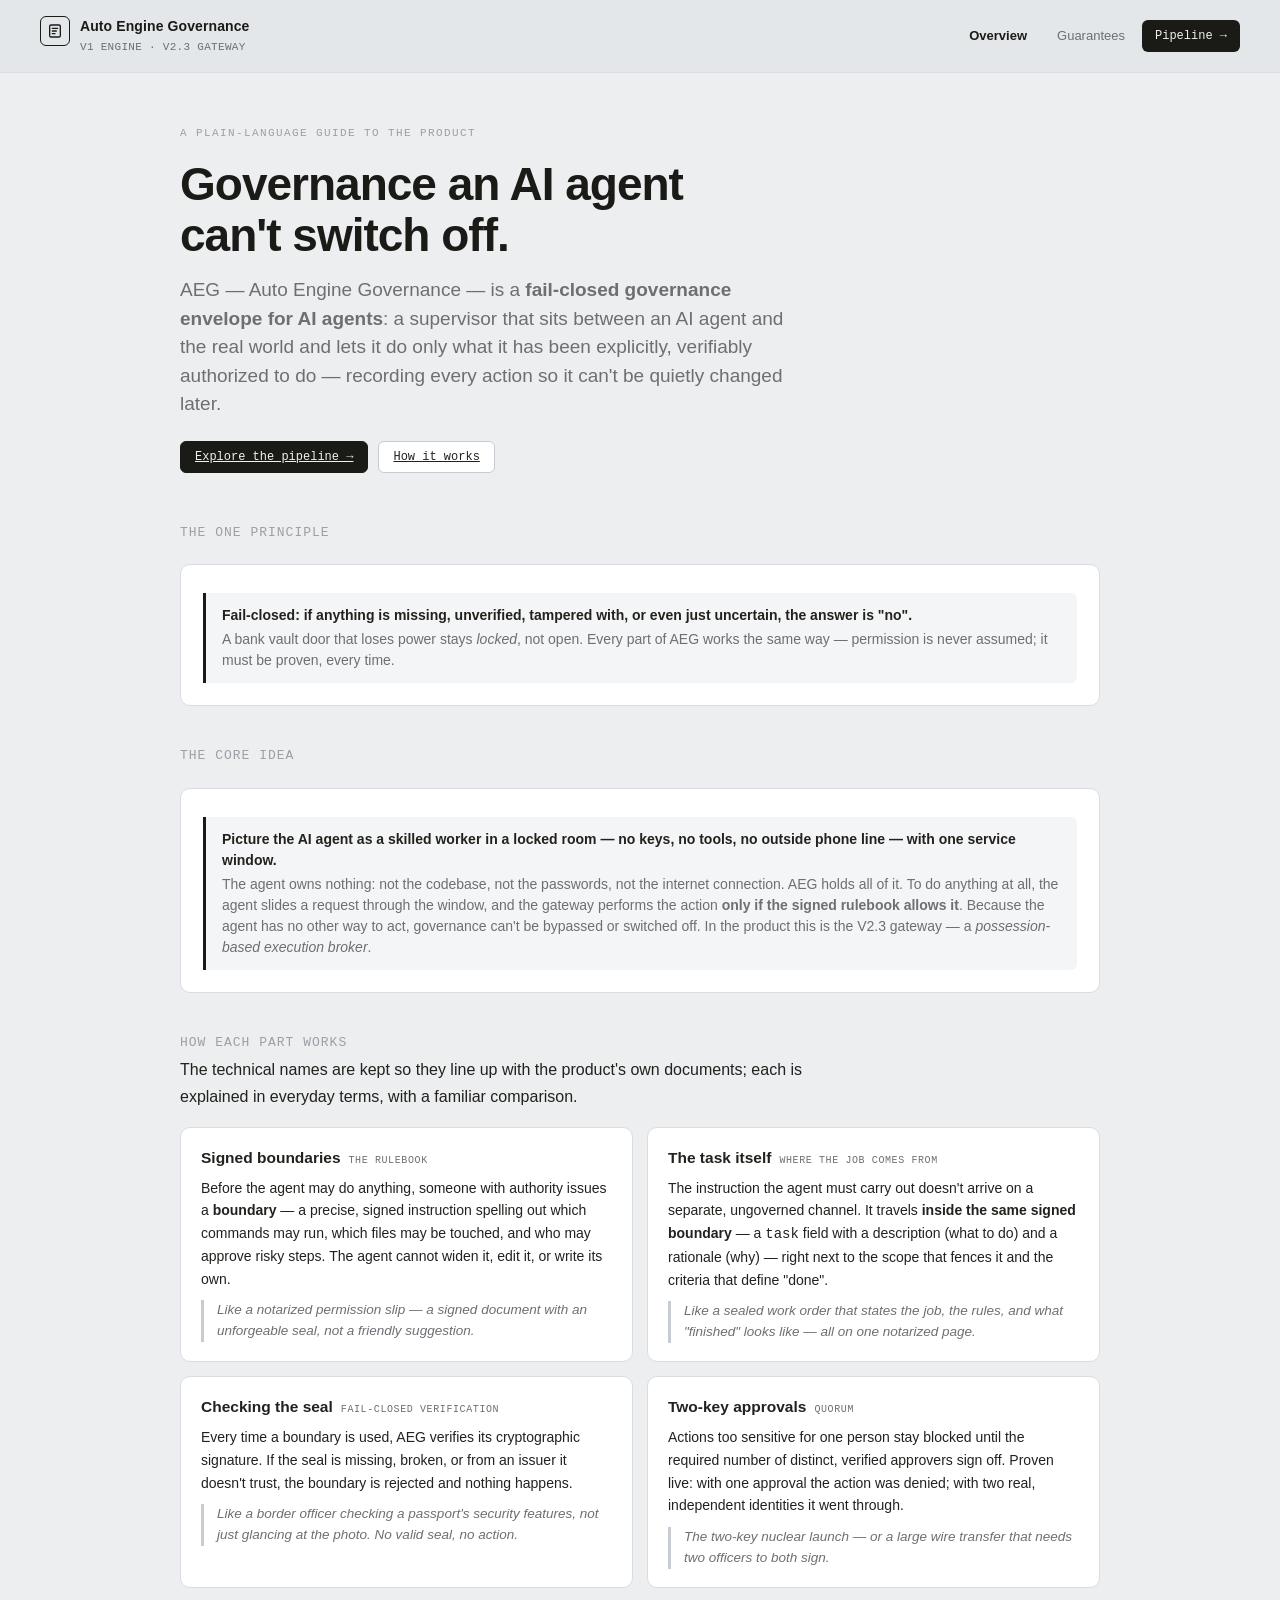
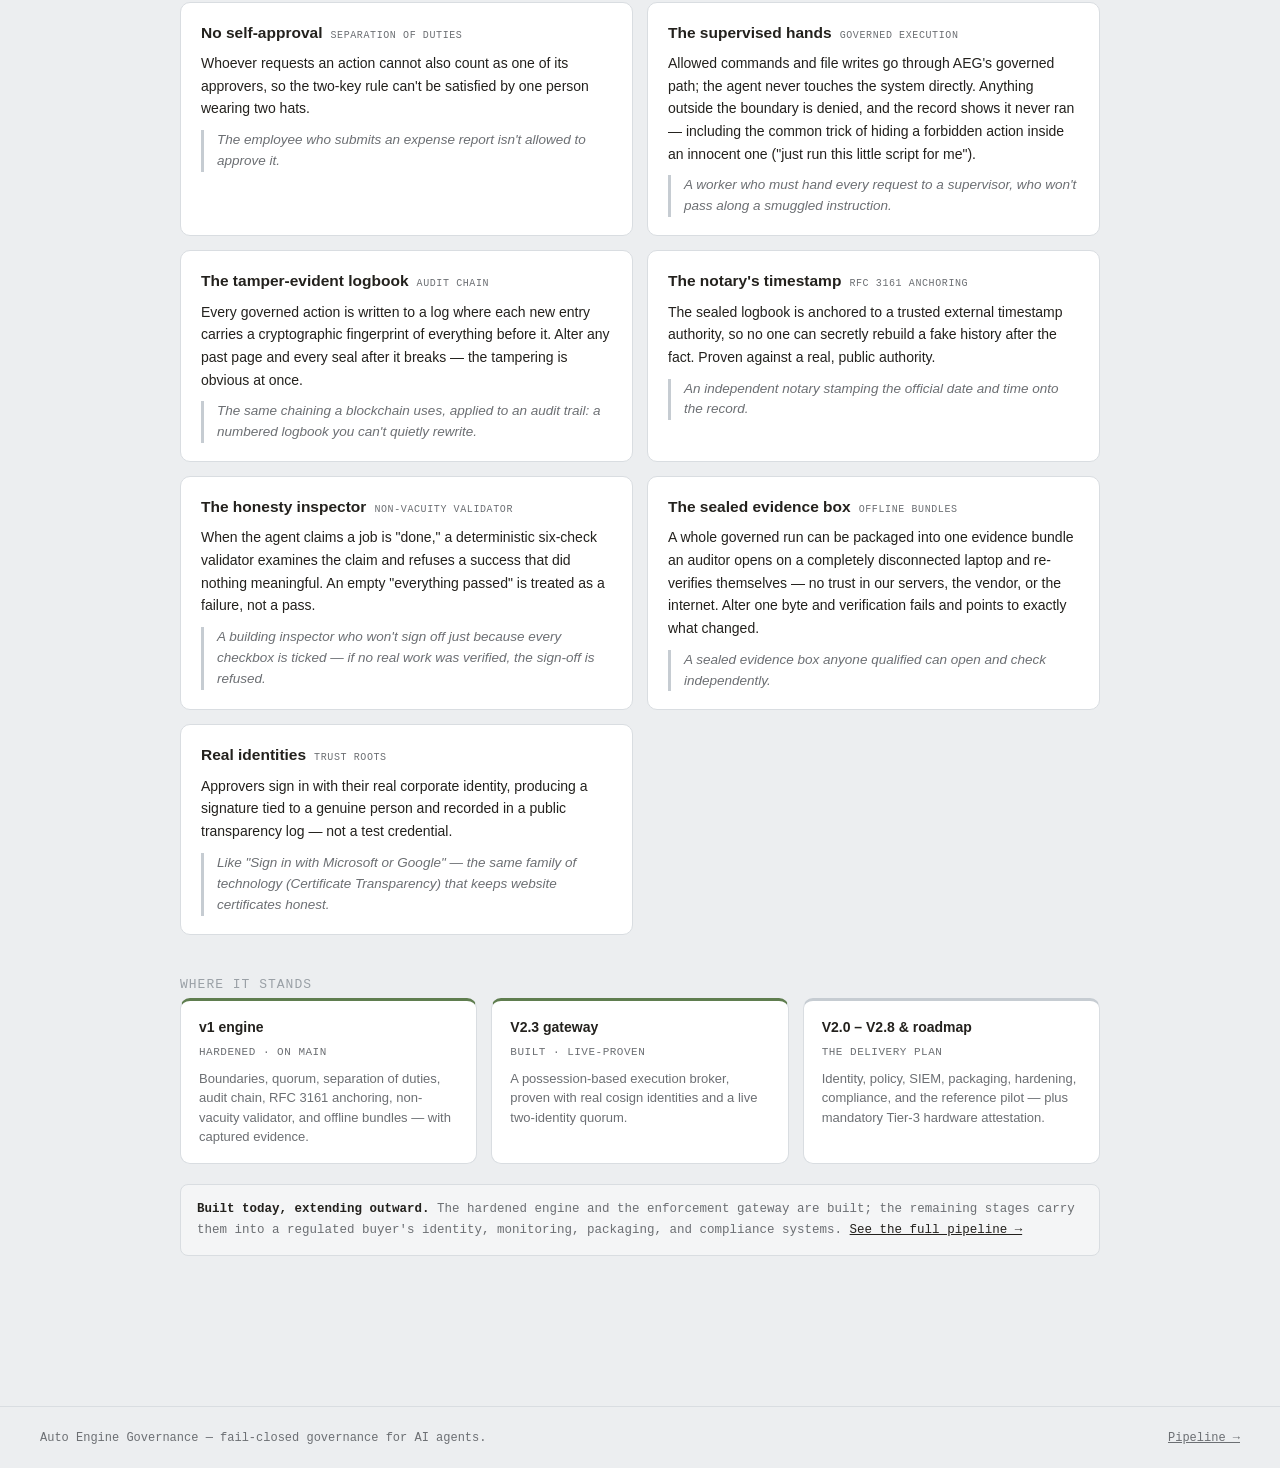
==== index.html @ ab348eb5 "feat: AEG product site — landing + pipeline pages Two-page static site for Auto Engine Governance (v" ====
<!DOCTYPE html>
<html lang="en">
<head>
  <meta charset="utf-8" />
  <meta name="viewport" content="width=device-width, initial-scale=1" />
  <title>Auto Engine Governance</title>
  <link rel="stylesheet" href="styles.css" />
</head>
<body>
  <!-- top bar -->
  <header class="topbar">
    <div class="brand">
      <span class="brand-glyph" style="color:var(--ink)">
        <svg viewBox="0 0 24 24" fill="none" stroke="currentColor" stroke-width="2" stroke-linecap="round">
          <rect x="4" y="3" width="16" height="18" rx="2"></rect>
          <line x1="8" y1="8" x2="16" y2="8"></line>
          <line x1="8" y1="12" x2="14" y2="12"></line>
          <line x1="8" y1="16" x2="12" y2="16"></line>
        </svg>
      </span>
      <div>
        <div class="brand-name">Auto Engine Governance</div>
        <div class="brand-sub">V1 ENGINE · V2.3 GATEWAY</div>
      </div>
    </div>
    <nav class="topnav">
      <a class="active" href="index.html">Overview</a>
      <a href="index.html#guarantees">Guarantees</a>
      <a class="cta" href="pipeline.html">Pipeline &rarr;</a>
    </nav>
  </header>

  <div class="wrap">

    <!-- hero -->
    <section class="hero">
      <div class="eyebrow plain">A plain-language guide to the product</div>
      <h1>Governance an AI agent<br>can't switch off.</h1>
      <p class="tagline">AEG — Auto Engine Governance — is a <b>fail-closed governance envelope for AI agents</b>: a supervisor that sits between an AI agent and the real world and lets it do only what it has been explicitly, verifiably authorized to do — recording every action so it can't be quietly changed later.</p>
      <div class="cta">
        <a class="btn dark" href="pipeline.html">Explore the pipeline &rarr;</a>
        <a class="btn" href="#guarantees">How it works</a>
      </div>
    </section>

    <!-- the one principle -->
    <div class="block-title">The one principle</div>
    <div class="card">
      <div class="callout">
        <div class="lead">Fail-closed: if anything is missing, unverified, tampered with, or even just uncertain, the answer is "no".</div>
        <div class="body">A bank vault door that loses power stays <em>locked</em>, not open. Every part of AEG works the same way — permission is never assumed; it must be proven, every time.</div>
      </div>
    </div>

    <!-- the core idea -->
    <div class="block-title">The core idea</div>
    <div class="card">
      <div class="callout">
        <div class="lead">Picture the AI agent as a skilled worker in a locked room — no keys, no tools, no outside phone line — with one service window.</div>
        <div class="body">The agent owns nothing: not the codebase, not the passwords, not the internet connection. AEG holds all of it. To do anything at all, the agent slides a request through the window, and the gateway performs the action <b>only if the signed rulebook allows it</b>. Because the agent has no other way to act, governance can't be bypassed or switched off. In the product this is the V2.3 gateway — a <em>possession-based execution broker</em>.</div>
      </div>
    </div>

    <!-- how each part works -->
    <div class="block-title" id="guarantees">How each part works</div>
    <p class="intro-lead">The technical names are kept so they line up with the product's own documents; each is explained in everyday terms, with a familiar comparison.</p>
    <div class="explain" style="margin-top:16px">

      <div class="explain-item">
        <h3>Signed boundaries <span class="ex-tag">the rulebook</span></h3>
        <p>Before the agent may do anything, someone with authority issues a <b>boundary</b> — a precise, signed instruction spelling out which commands may run, which files may be touched, and who may approve risky steps. The agent cannot widen it, edit it, or write its own.</p>
        <span class="analogy">Like a notarized permission slip — a signed document with an unforgeable seal, not a friendly suggestion.</span>
      </div>

      <div class="explain-item">
        <h3>The task itself <span class="ex-tag">where the job comes from</span></h3>
        <p>The instruction the agent must carry out doesn't arrive on a separate, ungoverned channel. It travels <b>inside the same signed boundary</b> — a <code>task</code> field with a description (what to do) and a rationale (why) — right next to the scope that fences it and the criteria that define "done".</p>
        <span class="analogy">Like a sealed work order that states the job, the rules, and what "finished" looks like — all on one notarized page.</span>
      </div>

      <div class="explain-item">
        <h3>Checking the seal <span class="ex-tag">fail-closed verification</span></h3>
        <p>Every time a boundary is used, AEG verifies its cryptographic signature. If the seal is missing, broken, or from an issuer it doesn't trust, the boundary is rejected and nothing happens.</p>
        <span class="analogy">Like a border officer checking a passport's security features, not just glancing at the photo. No valid seal, no action.</span>
      </div>

      <div class="explain-item">
        <h3>Two-key approvals <span class="ex-tag">quorum</span></h3>
        <p>Actions too sensitive for one person stay blocked until the required number of distinct, verified approvers sign off. Proven live: with one approval the action was denied; with two real, independent identities it went through.</p>
        <span class="analogy">The two-key nuclear launch — or a large wire transfer that needs two officers to both sign.</span>
      </div>

      <div class="explain-item">
        <h3>No self-approval <span class="ex-tag">separation of duties</span></h3>
        <p>Whoever requests an action cannot also count as one of its approvers, so the two-key rule can't be satisfied by one person wearing two hats.</p>
        <span class="analogy">The employee who submits an expense report isn't allowed to approve it.</span>
      </div>

      <div class="explain-item">
        <h3>The supervised hands <span class="ex-tag">governed execution</span></h3>
        <p>Allowed commands and file writes go through AEG's governed path; the agent never touches the system directly. Anything outside the boundary is denied, and the record shows it never ran — including the common trick of hiding a forbidden action inside an innocent one ("just run this little script for me").</p>
        <span class="analogy">A worker who must hand every request to a supervisor, who won't pass along a smuggled instruction.</span>
      </div>

      <div class="explain-item">
        <h3>The tamper-evident logbook <span class="ex-tag">audit chain</span></h3>
        <p>Every governed action is written to a log where each new entry carries a cryptographic fingerprint of everything before it. Alter any past page and every seal after it breaks — the tampering is obvious at once.</p>
        <span class="analogy">The same chaining a blockchain uses, applied to an audit trail: a numbered logbook you can't quietly rewrite.</span>
      </div>

      <div class="explain-item">
        <h3>The notary's timestamp <span class="ex-tag">RFC 3161 anchoring</span></h3>
        <p>The sealed logbook is anchored to a trusted external timestamp authority, so no one can secretly rebuild a fake history after the fact. Proven against a real, public authority.</p>
        <span class="analogy">An independent notary stamping the official date and time onto the record.</span>
      </div>

      <div class="explain-item">
        <h3>The honesty inspector <span class="ex-tag">non-vacuity validator</span></h3>
        <p>When the agent claims a job is "done," a deterministic six-check validator examines the claim and refuses a success that did nothing meaningful. An empty "everything passed" is treated as a failure, not a pass.</p>
        <span class="analogy">A building inspector who won't sign off just because every checkbox is ticked — if no real work was verified, the sign-off is refused.</span>
      </div>

      <div class="explain-item">
        <h3>The sealed evidence box <span class="ex-tag">offline bundles</span></h3>
        <p>A whole governed run can be packaged into one evidence bundle an auditor opens on a completely disconnected laptop and re-verifies themselves — no trust in our servers, the vendor, or the internet. Alter one byte and verification fails and points to exactly what changed.</p>
        <span class="analogy">A sealed evidence box anyone qualified can open and check independently.</span>
      </div>

      <div class="explain-item">
        <h3>Real identities <span class="ex-tag">trust roots</span></h3>
        <p>Approvers sign in with their real corporate identity, producing a signature tied to a genuine person and recorded in a public transparency log — not a test credential.</p>
        <span class="analogy">Like "Sign in with Microsoft or Google" — the same family of technology (Certificate Transparency) that keeps website certificates honest.</span>
      </div>

    </div>

    <!-- where it stands -->
    <div class="block-title">Where it stands</div>
    <div class="status-strip">
      <div class="status-card ok"><div class="st-h">v1 engine</div><div class="st-s">hardened · on main</div><div class="st-p">Boundaries, quorum, separation of duties, audit chain, RFC 3161 anchoring, non-vacuity validator, and offline bundles — with captured evidence.</div></div>
      <div class="status-card ok"><div class="st-h">V2.3 gateway</div><div class="st-s">built · live-proven</div><div class="st-p">A possession-based execution broker, proven with real cosign identities and a live two-identity quorum.</div></div>
      <div class="status-card"><div class="st-h">V2.0 – V2.8 &amp; roadmap</div><div class="st-s">the delivery plan</div><div class="st-p">Identity, policy, SIEM, packaging, hardening, compliance, and the reference pilot — plus mandatory Tier-3 hardware attestation.</div></div>
    </div>

    <div class="note" style="margin-top:20px"><b>Built today, extending outward.</b> The hardened engine and the enforcement gateway are built; the remaining stages carry them into a regulated buyer's identity, monitoring, packaging, and compliance systems. <a href="pipeline.html" style="color:var(--text)">See the full pipeline &rarr;</a></div>

  </div>

  <footer class="site-foot">
    <span>Auto Engine Governance — fail-closed governance for AI agents.</span>
    <span><a href="pipeline.html" style="color:var(--muted)">Pipeline &rarr;</a></span>
  </footer>
</body>
</html>
---- styles.css ----
/* AEG web — shared design system.
   Replicates the "Auto Engine Governance" visual-documentation layout.
   Background is light grey (per request); all other colours kept from the example.
   Self-contained: system fonts only, no external requests. */

:root {
  /* backgrounds — light grey (was cream in the example) */
  --bg: #eceef0;
  --bg-sidebar: #e4e7ea;
  --surface: #ffffff;
  --surface-2: #f4f5f6;

  /* ink / dark boxes / active nav */
  --ink: #1a1a17;
  --on-ink: #f2f1ec;

  /* text */
  --text: #23211d;
  --muted: #6c6f73;
  --faint: #9aa0a6;

  /* lines */
  --border: #d9dde1;
  --border-strong: #c6ccd2;

  /* accents (kept from the example) */
  --green: #5f7d4f;
  --green-bg: #e6ecdf;
  --green-ink: #405636;
  --red: #a5493d;
  --red-bg: #f2e1dd;
  --red-ink: #8a3a30;
  --amber: #9a7b3a;
  --amber-bg: #f0e8d3;
  --amber-ink: #7c6330;
  --blue: #4a6785;
  --blue-bg: #dfe6ec;
  --teal: #45766e;

  /* terminal panel */
  --term-bg: #1a1a17;
  --term-ink: #d8d4c8;
  --term-dim: #8f8b7f;
  --term-green: #82ad6b;

  --mono: ui-monospace, "Cascadia Code", "SF Mono", "Consolas", Menlo, monospace;
  --sans: -apple-system, BlinkMacSystemFont, "Segoe UI", Roboto, Helvetica, Arial, sans-serif;

  --rail-w: 264px;
  --topbar-h: 74px;
}

* { margin: 0; padding: 0; box-sizing: border-box; }

html, body {
  background: var(--bg);
  color: var(--text);
  font-family: var(--sans);
  font-size: 14px;
  line-height: 1.5;
  -webkit-font-smoothing: antialiased;
}

code, .mono { font-family: var(--mono); }
a { color: inherit; }

/* ---------------- layout shell ---------------- */
.shell { display: flex; min-height: 100vh; }

.rail {
  width: var(--rail-w);
  flex: 0 0 var(--rail-w);
  background: var(--bg-sidebar);
  border-right: 1px solid var(--border);
  padding: 22px 18px;
  position: sticky;
  top: var(--topbar-h);
  align-self: flex-start;
  height: calc(100vh - var(--topbar-h));
  overflow-y: auto;
}

.main {
  flex: 1 1 auto;
  min-width: 0;
  padding: 40px 48px 80px;
  max-width: 1120px;
}

/* ---------------- brand ---------------- */
.brand { display: flex; gap: 10px; align-items: flex-start; margin-bottom: 26px; }
.brand-glyph {
  width: 30px; height: 30px; flex: 0 0 30px;
  border: 1.5px solid var(--ink); border-radius: 6px;
  display: flex; align-items: center; justify-content: center;
}
.brand-glyph svg { width: 16px; height: 16px; }
.brand-name { font-weight: 700; font-size: 14px; letter-spacing: 0.1px; color: var(--ink); }
.brand-sub { font-family: var(--mono); font-size: 11px; color: var(--muted); margin-top: 2px; letter-spacing: 0.3px; }

/* ---------------- nav ---------------- */
.rail-label {
  font-family: var(--mono); font-size: 10.5px; letter-spacing: 1.2px;
  text-transform: uppercase; color: var(--faint); margin: 4px 6px 10px;
}
.nav { list-style: none; }
.nav li { margin: 1px 0; }
.nav a {
  display: flex; align-items: center; gap: 12px;
  padding: 7px 10px; border-radius: 6px;
  text-decoration: none; color: var(--text);
  transition: background 0.12s;
}
.nav a:hover { background: rgba(0,0,0,0.04); }
.nav a.active { background: var(--ink); color: var(--on-ink); }
.nav .n { font-family: var(--mono); font-size: 12px; color: var(--faint); }
.nav a.active .n { color: rgba(242,241,236,0.55); }
.nav .t { font-size: 13.5px; }

.rail-divider { border: none; border-top: 1px dashed var(--border-strong); margin: 18px 6px; }
.rail-hint { font-family: var(--mono); font-size: 11.5px; color: var(--muted); margin: 0 6px 14px; }
.key {
  display: inline-block; font-family: var(--mono); font-size: 11px;
  border: 1px solid var(--border-strong); border-radius: 4px;
  padding: 0 5px; margin: 0 1px; background: var(--surface);
}
.rail-foot { font-family: var(--mono); font-size: 11px; line-height: 1.6; color: var(--muted); margin: 0 6px; }

/* ---------------- section header ---------------- */
.eyebrow {
  display: flex; align-items: center; gap: 14px;
  font-family: var(--mono); font-size: 11px; letter-spacing: 1.4px;
  text-transform: uppercase; color: var(--faint); margin-bottom: 18px;
}
.eyebrow::after { content: ""; flex: 1; height: 1px; background: var(--border); }
.section-title { font-size: 34px; font-weight: 700; letter-spacing: -0.5px; color: var(--ink); line-height: 1.1; }
.section-sub { font-size: 16px; color: var(--muted); margin-top: 10px; max-width: 760px; }

.section { display: none; }
.section.active { display: block; animation: fade 0.18s ease; }
@keyframes fade { from { opacity: 0; transform: translateY(4px); } to { opacity: 1; transform: none; } }

/* ---------------- content card ---------------- */
.card {
  background: var(--surface); border: 1px solid var(--border); border-radius: 10px;
  padding: 22px; margin-top: 22px;
}
.card-head { display: flex; align-items: center; justify-content: space-between; gap: 12px; margin-bottom: 18px; flex-wrap: wrap; }
.card-head .path { font-family: var(--mono); font-size: 12px; color: var(--muted); }

/* footer note box */
.note {
  margin-top: 26px; background: var(--surface-2); border: 1px solid var(--border);
  border-radius: 8px; padding: 14px 16px;
  font-family: var(--mono); font-size: 12.5px; line-height: 1.7; color: var(--muted);
}
.note b { color: var(--text); }

/* callout with accent left border */
.callout {
  border-left: 3px solid var(--ink); background: var(--surface-2);
  padding: 12px 16px; border-radius: 0 6px 6px 0; margin-top: 6px;
}
.callout .lead { font-weight: 700; color: var(--text); }
.callout .body { color: var(--muted); margin-top: 3px; }

/* ---------------- pills / tags / buttons ---------------- */
.pill {
  display: inline-flex; align-items: center; gap: 6px;
  font-family: var(--mono); font-size: 11px; letter-spacing: 0.3px;
  padding: 3px 10px; border-radius: 20px; border: 1px solid var(--border-strong);
  color: var(--muted); background: var(--surface);
}
.pill.accent { color: var(--blue); border-color: var(--blue); background: var(--blue-bg); }
.pill.amber { color: var(--amber-ink); border-color: var(--amber); background: var(--amber-bg); }
.tag {
  display: inline-block; font-family: var(--mono); font-size: 11px;
  padding: 3px 9px; border-radius: 4px; border: 1px solid var(--teal);
  color: var(--teal); background: transparent;
}
.btn {
  font-family: var(--mono); font-size: 12px; cursor: pointer;
  padding: 6px 14px; border-radius: 6px; border: 1px solid var(--border-strong);
  background: var(--surface); color: var(--text);
}
.btn:hover { border-color: var(--ink); }
.btn.dark { background: var(--ink); color: var(--on-ink); border-color: var(--ink); }
.btn-row { display: flex; gap: 8px; }

/* ---------------- flow diagram (Visual 01) ---------------- */
.flow-tags { display: flex; gap: 8px; }
.flow-grid {
  display: grid; grid-template-columns: repeat(3, 1fr); gap: 16px 40px;
  margin-top: 8px; position: relative;
}
.node {
  background: var(--surface); border: 1px solid var(--border-strong); border-radius: 8px;
  padding: 16px; text-align: center; transition: all 0.18s;
}
.node .nt { font-weight: 700; color: var(--text); }
.node .nd { font-family: var(--mono); font-size: 11.5px; color: var(--muted); margin-top: 6px; line-height: 1.55; }
.node.dark { background: var(--ink); border-color: var(--ink); }
.node.dark .nt { color: var(--on-ink); }
.node.dark .nd { color: rgba(242,241,236,0.7); }
.node.lit { border-color: var(--ink); box-shadow: 0 0 0 2px rgba(26,26,23,0.15); }
.node .bullet { color: var(--green); }
.flow-arrows { color: var(--faint); }
.arrow-row { display: grid; grid-template-columns: repeat(3, 1fr); gap: 40px; margin: 2px 0; }
.arrow { text-align: center; font-size: 15px; color: var(--faint); }
.flow-row { display: grid; grid-template-columns: 1fr 26px 1fr 26px 1fr; align-items: center; gap: 6px; margin-bottom: 4px; }
.flow-row .arrow { font-size: 16px; }
.flow-mid { display: grid; grid-template-columns: 1fr 1fr 1fr; margin: 2px 0; }
.flow-mid .arrow { grid-column: 3; font-size: 16px; }
@media (max-width: 760px) {
  .flow-row { grid-template-columns: 1fr; }
  .flow-row .arrow { transform: rotate(90deg); }
  .flow-mid { display: none; }
  .flow-grid { grid-template-columns: 1fr; }
}

/* ---------------- node map (Visual 02) ---------------- */
.map-wrap { display: grid; grid-template-columns: 1fr 300px; gap: 18px; }
@media (max-width: 900px) { .map-wrap { grid-template-columns: 1fr; } }
.map { display: grid; grid-template-columns: repeat(3, 1fr); gap: 12px; }
.mapnode {
  border: 1px solid var(--border-strong); border-radius: 8px; padding: 12px 14px;
  background: var(--surface); cursor: pointer; transition: all 0.15s;
}
.mapnode:hover { border-color: var(--ink); }
.mapnode.head { grid-column: 1 / -1; }
.mapnode.sel { background: var(--ink); border-color: var(--ink); }
.mapnode.sel .mn-t, .mapnode.sel .mn-i { color: var(--on-ink); }
.mapnode.dim { opacity: 0.5; }
.mn-t { font-weight: 700; font-size: 13px; }
.mn-i { font-family: var(--mono); font-size: 11.5px; color: var(--muted); margin-top: 5px; line-height: 1.6; }
.mapnode.sel .mn-i { color: rgba(242,241,236,0.72); }
.selpanel { border: 1px solid var(--border); border-radius: 10px; padding: 16px; background: var(--surface); }
.sel-label { font-family: var(--mono); font-size: 10.5px; letter-spacing: 1px; text-transform: uppercase; color: var(--faint); }
.sel-name { font-size: 18px; font-weight: 700; margin: 4px 0 12px; }
.sel-list { list-style: none; font-family: var(--mono); font-size: 12px; }
.sel-list li { padding: 3px 0; color: var(--text); }
.sel-list li::before { content: "· "; color: var(--faint); }
.sel-foot { font-size: 12.5px; color: var(--muted); margin-top: 12px; padding-top: 12px; border-top: 1px solid var(--border); }

/* ---------------- stat tiles (Visual 06) ---------------- */
.stats { display: grid; grid-template-columns: repeat(4, 1fr); gap: 12px; }
@media (max-width: 700px) { .stats { grid-template-columns: repeat(2, 1fr); } }
.stat { border: 1px solid var(--border); border-radius: 8px; padding: 14px 16px; background: var(--surface-2); }
.stat .num { font-size: 30px; font-weight: 700; line-height: 1; }
.stat .lbl { font-family: var(--mono); font-size: 10.5px; letter-spacing: 0.6px; text-transform: uppercase; color: var(--muted); margin-top: 8px; }
.stat.green { background: var(--green-bg); } .stat.green .num { color: var(--green-ink); }
.stat.red { background: var(--red-bg); } .stat.red .num { color: var(--red-ink); }
.stat.amber { background: var(--amber-bg); } .stat.amber .num { color: var(--amber-ink); }

.crit { display: flex; align-items: center; gap: 12px; padding: 9px 0; border-bottom: 1px solid var(--border); }
.crit .dot { width: 8px; height: 8px; border-radius: 50%; flex: 0 0 8px; }
.crit .id { font-family: var(--mono); font-size: 11.5px; color: var(--muted); width: 42px; }
.crit .desc { flex: 1; font-size: 13px; }
.crit .ref { font-family: var(--mono); font-size: 11px; color: var(--muted); text-align: right; }
.dot.ok { background: var(--green); } .dot.part { background: var(--amber); } .dot.miss { background: var(--red); }
.covbar { display: flex; height: 8px; border-radius: 4px; overflow: hidden; margin: 12px 0 4px; }
.covbar .seg-ok { background: var(--green); } .covbar .seg-part { background: var(--amber); } .covbar .seg-miss { background: var(--red); }
.covlabels { display: flex; justify-content: space-between; font-family: var(--mono); font-size: 11px; color: var(--muted); }

.finding { display: flex; gap: 12px; align-items: flex-start; padding: 8px 0; }
.badge {
  font-family: var(--mono); font-size: 10px; letter-spacing: 0.5px; padding: 3px 8px;
  border-radius: 4px; flex: 0 0 auto;
}
.badge.note { background: var(--blue-bg); color: var(--blue); }
.badge.warn { background: var(--amber-bg); color: var(--amber-ink); }
.badge.fail { background: var(--red-bg); color: var(--red-ink); }
.finding .ftext { font-size: 13px; }
.sub-h { font-weight: 700; font-size: 13px; margin: 18px 0 4px; }
.sub-h span { font-family: var(--mono); font-weight: 400; font-size: 11.5px; color: var(--muted); margin-left: 8px; }

/* ---------------- provider cards + terminal (Visual 07) ---------------- */
.tri { display: grid; grid-template-columns: repeat(3, 1fr); gap: 14px; }
@media (max-width: 800px) { .tri { grid-template-columns: 1fr; } }
.tricard { border: 1px solid var(--border); border-radius: 8px; padding: 14px 16px; background: var(--surface-2); }
.dots3 { display: flex; gap: 4px; margin-bottom: 8px; }
.dots3 i { width: 6px; height: 6px; border-radius: 50%; background: var(--border-strong); display: inline-block; }
.dots3 i.on { background: var(--ink); }
.tricard .tt { font-weight: 700; }
.tricard .td { font-family: var(--mono); font-size: 11.5px; color: var(--muted); margin-top: 6px; line-height: 1.6; }

.prov-wrap { display: grid; grid-template-columns: 330px 1fr; gap: 16px; margin-top: 16px; }
@media (max-width: 900px) { .prov-wrap { grid-template-columns: 1fr; } }
.prov { border: 1px solid var(--border); border-radius: 8px; background: var(--surface); overflow: hidden; }
.prov-h { font-family: var(--mono); font-size: 10.5px; letter-spacing: 1px; text-transform: uppercase; color: var(--faint); padding: 12px 14px 6px; }
.opt { display: flex; align-items: center; gap: 10px; margin: 8px 12px; padding: 10px 12px; border: 1px solid var(--border); border-radius: 7px; cursor: pointer; }
.opt.sel { border-color: var(--ink); box-shadow: 0 0 0 1px var(--ink); }
.opt .rdot { width: 9px; height: 9px; border-radius: 50%; border: 1px solid var(--border-strong); flex: 0 0 9px; }
.opt.sel .rdot { background: var(--green); border-color: var(--green); }
.opt .ol { font-family: var(--mono); font-size: 11px; color: var(--muted); }
.opt .ob { font-weight: 700; font-size: 12.5px; }
.prov-foot { font-family: var(--mono); font-size: 11.5px; color: var(--muted); padding: 8px 14px 14px; }
.prov-foot b { color: var(--text); }

.term { background: var(--term-bg); border-radius: 8px; padding: 14px 16px; font-family: var(--mono); font-size: 12px; color: var(--term-ink); }
.term-head { display: flex; align-items: center; justify-content: space-between; margin-bottom: 12px; color: var(--term-dim); }
.term table { width: 100%; border-collapse: collapse; }
.term th { text-align: left; color: var(--term-dim); font-weight: 400; font-size: 10.5px; letter-spacing: 0.6px; padding-bottom: 8px; }
.term td { padding: 5px 0; }
.term .ok { color: var(--term-green); }
.term .rej { color: #d98b7f; }
.term .intact { color: var(--term-green); margin-top: 12px; }
.term .broken { color: #d98b7f; margin-top: 12px; }
.term-btn { font-family: var(--mono); font-size: 11px; cursor: pointer; padding: 4px 10px; border-radius: 5px; border: 1px solid var(--border-strong); background: var(--surface); color: var(--text); }
.detect { display: flex; gap: 8px; flex-wrap: wrap; margin: 12px 0 6px; }
.limit-line { border-left: 3px solid var(--amber); padding: 4px 12px; color: var(--muted); font-size: 12.5px; }

/* two-column "does not provide" grid */
.grid2 { display: grid; grid-template-columns: 1fr 1fr; gap: 14px 40px; }
@media (max-width: 800px) { .grid2 { grid-template-columns: 1fr; } }
.limititem { border-left: 3px solid var(--amber); padding: 2px 14px; }
.limititem .lh { font-weight: 700; }
.limititem .lb { color: var(--muted); font-size: 13px; margin-top: 2px; }

/* ---------------- stage pipeline (Visual 08) ---------------- */
.stage-flow { display: grid; grid-template-columns: repeat(3, 1fr); gap: 12px; }
@media (max-width: 800px) { .stage-flow { grid-template-columns: 1fr 1fr; } }
@media (max-width: 520px) { .stage-flow { grid-template-columns: 1fr; } }
.stage {
  border: 1px solid var(--border-strong); border-radius: 8px; padding: 13px 14px;
  background: var(--surface); border-left-width: 3px;
}
.stage .sid { font-family: var(--mono); font-size: 12px; font-weight: 700; }
.stage .snm { font-size: 13px; margin-top: 3px; }
.stage .sst { font-family: var(--mono); font-size: 10.5px; letter-spacing: 0.4px; text-transform: uppercase; margin-top: 8px; }
.stage.done { border-left-color: var(--green); } .stage.done .sst { color: var(--green); }
.stage.built { border-left-color: var(--green); background: var(--green-bg); } .stage.built .sst { color: var(--green-ink); }
.stage.planned { border-left-color: var(--border-strong); } .stage.planned .sst { color: var(--faint); }
.stage.critical { border-left-color: var(--red); background: var(--red-bg); } .stage.critical .sst { color: var(--red-ink); }
.legend { display: flex; gap: 16px; flex-wrap: wrap; font-family: var(--mono); font-size: 11.5px; color: var(--muted); margin-top: 16px; }
.legend span { display: inline-flex; align-items: center; gap: 6px; }
.legend i { width: 10px; height: 10px; border-radius: 2px; display: inline-block; }

/* roadmap grid (Visual 09) */
.road { display: grid; grid-template-columns: repeat(2, 1fr); gap: 10px; }
@media (max-width: 800px) { .road { grid-template-columns: 1fr; } }
.ritem { border: 1px solid var(--border); border-radius: 7px; padding: 11px 13px; background: var(--surface); display: flex; gap: 10px; align-items: baseline; }
.ritem .rid { font-family: var(--mono); font-size: 11.5px; font-weight: 700; color: var(--muted); flex: 0 0 auto; }
.ritem .rtx { font-size: 13px; }
.ritem.mand { border-color: var(--amber); }
.mand-pill { font-family: var(--mono); font-size: 9.5px; letter-spacing: 0.5px; color: var(--amber-ink); background: var(--amber-bg); border-radius: 3px; padding: 1px 6px; margin-left: 6px; }

/* ---------------- landing page ---------------- */
.hero { padding: 8px 0 10px; }
.hero h1 { font-size: 46px; font-weight: 700; letter-spacing: -1px; color: var(--ink); line-height: 1.1; max-width: none; }
.hero .tagline { font-size: 19px; color: var(--muted); margin-top: 16px; max-width: 60ch; }
.hero .cta { margin-top: 22px; display: flex; gap: 10px; }
.feature-grid { display: grid; grid-template-columns: repeat(3, 1fr); gap: 16px; margin-top: 12px; }
@media (max-width: 900px) { .feature-grid { grid-template-columns: 1fr 1fr; } }
@media (max-width: 620px) { .feature-grid { grid-template-columns: 1fr; } }
.feature { background: var(--surface); border: 1px solid var(--border); border-radius: 10px; padding: 18px; }
.feature h3 { font-size: 15px; }
.feature p { color: var(--muted); font-size: 13.5px; margin-top: 8px; }
.block-title { font-size: 13px; font-family: var(--mono); letter-spacing: 1px; text-transform: uppercase; color: var(--faint); margin: 40px 0 4px; }

.topbar {
  display: flex; align-items: center; justify-content: space-between;
  padding: 16px 40px; border-bottom: 1px solid var(--border);
  background: var(--bg-sidebar); position: sticky; top: 0; z-index: 20;
}
.topbar .brand { margin-bottom: 0; }
.section { scroll-margin-top: calc(var(--topbar-h) + 14px); }
.topnav { display: flex; gap: 4px; align-items: center; }
.topnav a { font-size: 13px; text-decoration: none; color: var(--muted); padding: 7px 13px; border-radius: 6px; }
.topnav a:hover { color: var(--text); }
.topnav a.active { color: var(--ink); font-weight: 600; }
.topnav a.cta { background: var(--ink); color: var(--on-ink); font-family: var(--mono); font-size: 12px; }
.wrap { max-width: 1000px; margin: 0 auto; padding: 44px 40px 90px; }
.eyebrow.plain::after { display: none; }
.step-strip { display: grid; grid-template-columns: repeat(3, 1fr); gap: 14px; }
@media (max-width: 700px) { .step-strip { grid-template-columns: 1fr; } }
.step-card { background: var(--surface); border: 1px solid var(--border); border-radius: 10px; padding: 16px 18px; }
.step-card .sn { font-family: var(--mono); font-size: 12px; color: var(--faint); }
.step-card .sh { font-weight: 700; margin-top: 6px; }
.step-card .sp { color: var(--muted); font-size: 13px; margin-top: 4px; }
.status-strip { display: grid; grid-template-columns: repeat(3, 1fr); gap: 14px; }
@media (max-width: 700px) { .status-strip { grid-template-columns: 1fr; } }
.status-card { border: 1px solid var(--border); border-radius: 10px; padding: 16px 18px; background: var(--surface); border-top: 3px solid var(--border-strong); }
.status-card.ok { border-top-color: var(--green); }
.status-card .st-h { font-weight: 700; }
.status-card .st-s { font-family: var(--mono); font-size: 11px; text-transform: uppercase; letter-spacing: 0.5px; color: var(--muted); margin-top: 6px; }
.status-card .st-p { color: var(--muted); font-size: 13px; margin-top: 8px; }
.site-foot { border-top: 1px solid var(--border); margin-top: 60px; padding: 22px 40px; color: var(--muted); font-family: var(--mono); font-size: 12px; display: flex; justify-content: space-between; flex-wrap: wrap; gap: 8px; }

/* landing — explainer blocks (guide-style, with analogies) */
.intro-lead { font-size: 16px; line-height: 1.7; color: var(--text); max-width: 74ch; }
.explain { display: grid; grid-template-columns: 1fr 1fr; gap: 14px; }
@media (max-width: 820px) { .explain { grid-template-columns: 1fr; } }
.explain-item { background: var(--surface); border: 1px solid var(--border); border-radius: 10px; padding: 18px 20px; }
.explain-item h3 { font-size: 15.5px; display: flex; align-items: baseline; gap: 8px; flex-wrap: wrap; }
.explain-item h3 .ex-tag { font-family: var(--mono); font-size: 10px; font-weight: 400; color: var(--muted); text-transform: uppercase; letter-spacing: 0.6px; }
.explain-item p { color: var(--text); margin-top: 8px; font-size: 14px; line-height: 1.62; }
.explain-item .analogy { display: block; margin-top: 10px; padding-left: 13px; border-left: 3px solid var(--border-strong); color: var(--muted); font-style: italic; font-size: 13.5px; line-height: 1.55; }
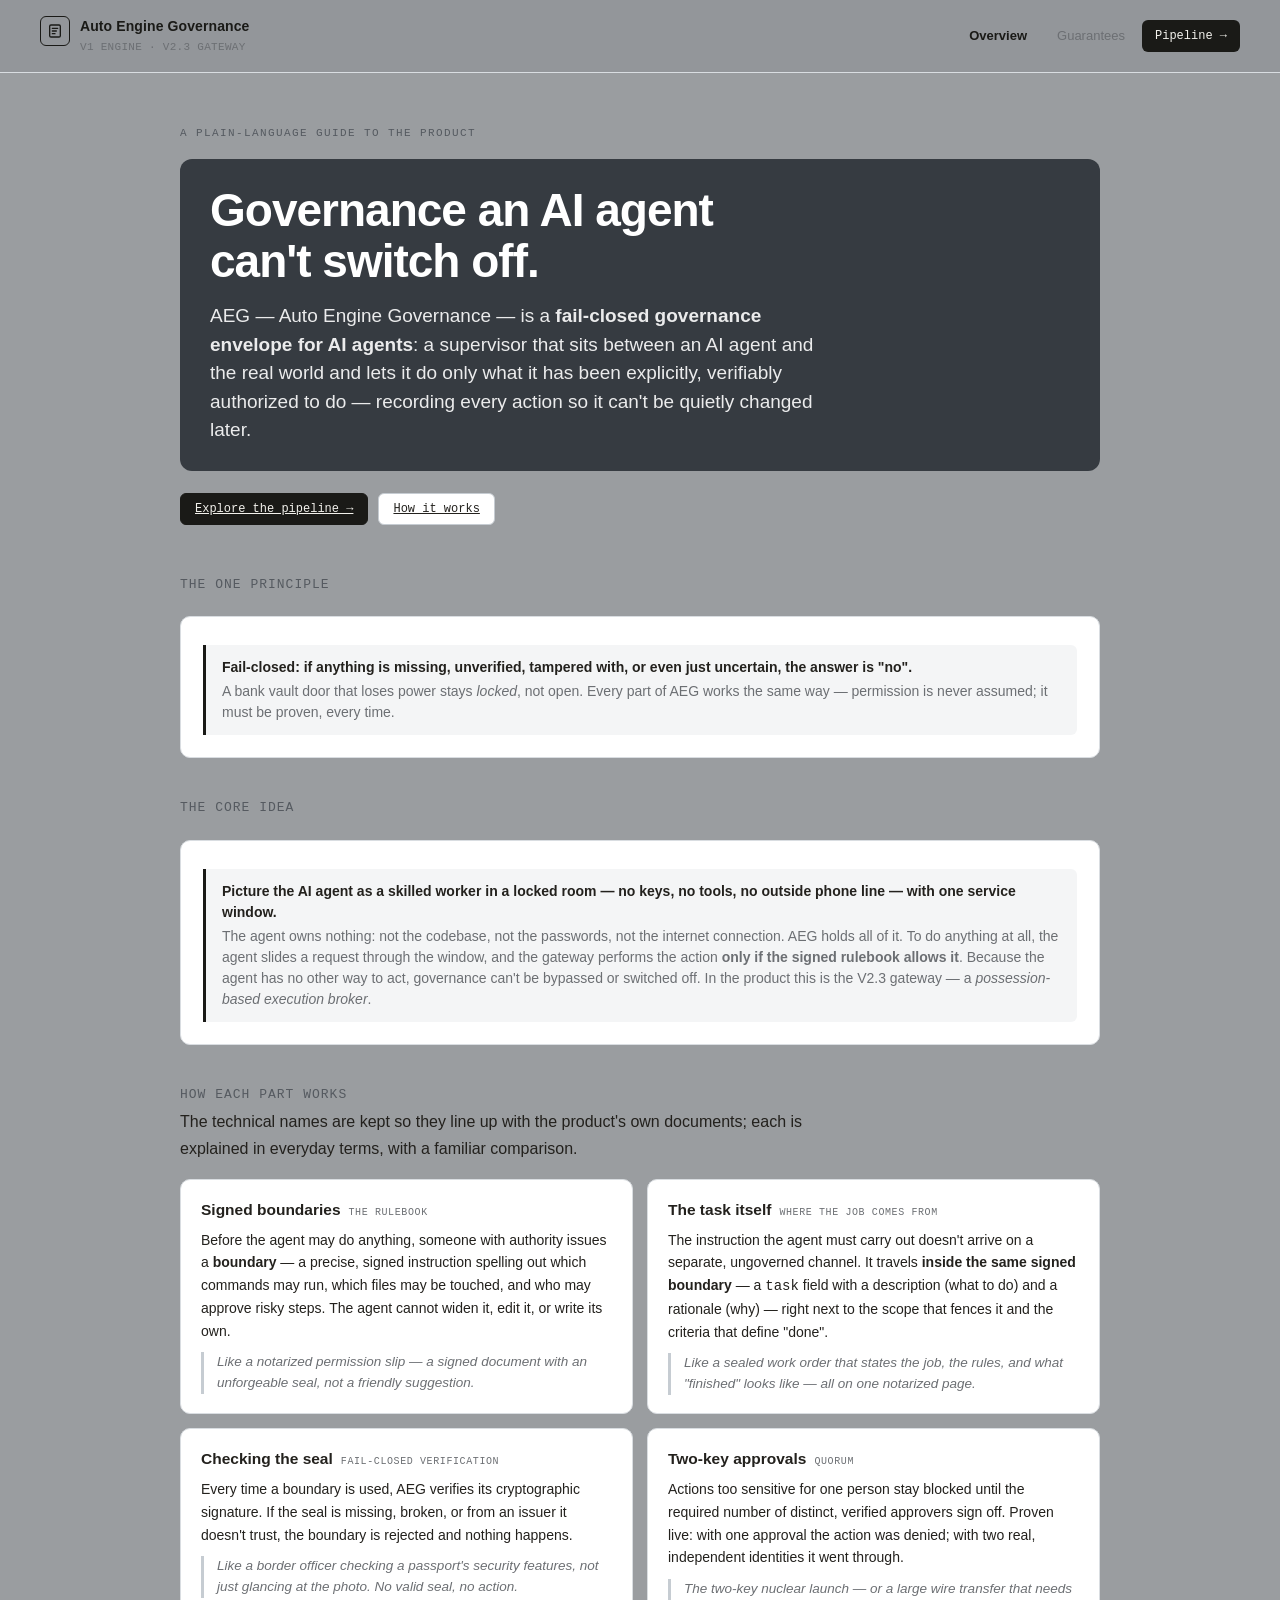
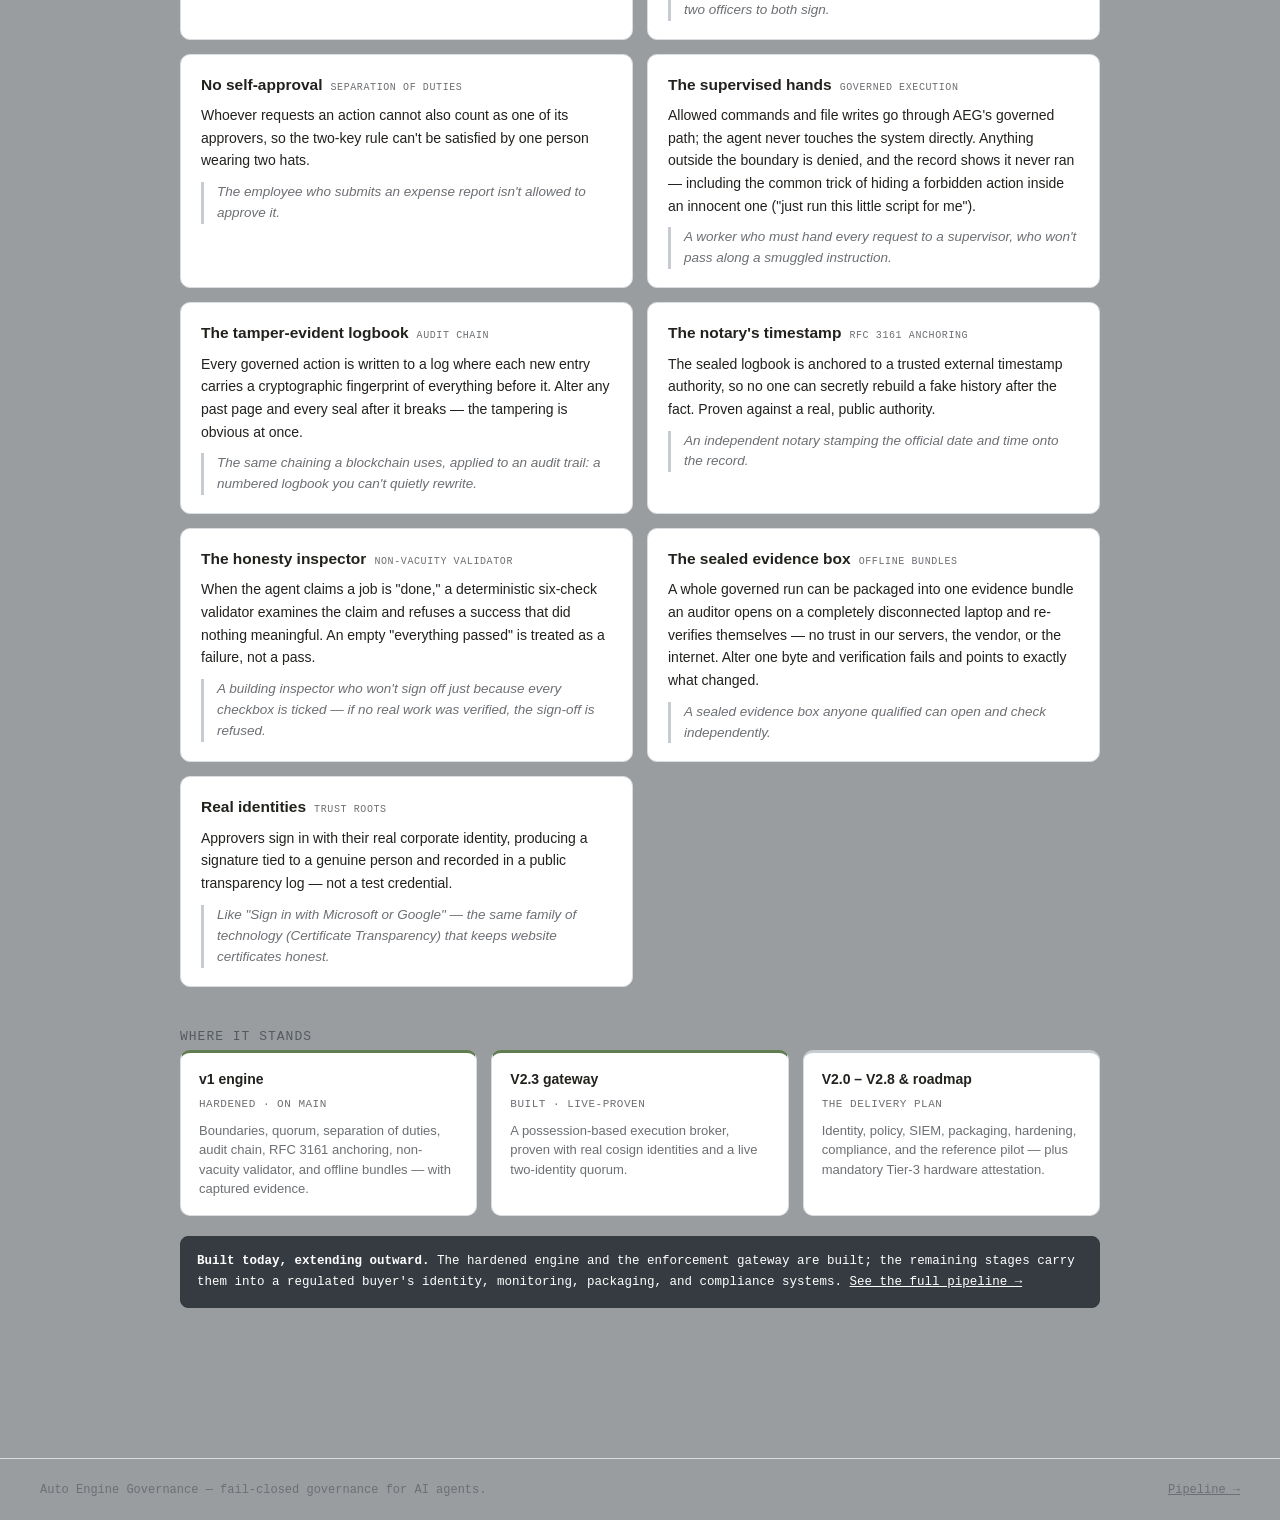
==== commit 12e557ff: "style: medium-grey background, dark headline box, dark status note - Page background darkened to a m" ====
--- a/index.html
+++ b/index.html
@@ -35,8 +35,10 @@
     <!-- hero -->
     <section class="hero">
       <div class="eyebrow plain">A plain-language guide to the product</div>
-      <h1>Governance an AI agent<br>can't switch off.</h1>
-      <p class="tagline">AEG — Auto Engine Governance — is a <b>fail-closed governance envelope for AI agents</b>: a supervisor that sits between an AI agent and the real world and lets it do only what it has been explicitly, verifiably authorized to do — recording every action so it can't be quietly changed later.</p>
+      <div class="hero-box">
+        <h1>Governance an AI agent<br>can't switch off.</h1>
+        <p class="tagline">AEG — Auto Engine Governance — is a <b>fail-closed governance envelope for AI agents</b>: a supervisor that sits between an AI agent and the real world and lets it do only what it has been explicitly, verifiably authorized to do — recording every action so it can't be quietly changed later.</p>
+      </div>
       <div class="cta">
         <a class="btn dark" href="pipeline.html">Explore the pipeline &rarr;</a>
         <a class="btn" href="#guarantees">How it works</a>
@@ -142,7 +144,7 @@
       <div class="status-card"><div class="st-h">V2.0 – V2.8 &amp; roadmap</div><div class="st-s">the delivery plan</div><div class="st-p">Identity, policy, SIEM, packaging, hardening, compliance, and the reference pilot — plus mandatory Tier-3 hardware attestation.</div></div>
     </div>
 
-    <div class="note" style="margin-top:20px"><b>Built today, extending outward.</b> The hardened engine and the enforcement gateway are built; the remaining stages carry them into a regulated buyer's identity, monitoring, packaging, and compliance systems. <a href="pipeline.html" style="color:var(--text)">See the full pipeline &rarr;</a></div>
+    <div class="note note-dark" style="margin-top:20px"><b>Built today, extending outward.</b> The hardened engine and the enforcement gateway are built; the remaining stages carry them into a regulated buyer's identity, monitoring, packaging, and compliance systems. <a href="pipeline.html" style="color:#fff">See the full pipeline &rarr;</a></div>
 
   </div>
 
--- a/styles.css
+++ b/styles.css
@@ -5,19 +5,20 @@
 
 :root {
   /* backgrounds — light grey (was cream in the example) */
-  --bg: #eceef0;
-  --bg-sidebar: #e4e7ea;
+  --bg: #9a9da0;
+  --bg-sidebar: #93969a;
   --surface: #ffffff;
   --surface-2: #f4f5f6;
 
   /* ink / dark boxes / active nav */
   --ink: #1a1a17;
   --on-ink: #f2f1ec;
+  --darkbox: #363b41;
 
   /* text */
   --text: #23211d;
   --muted: #6c6f73;
-  --faint: #9aa0a6;
+  --faint: #555a60;
 
   /* lines */
   --border: #d9dde1;
@@ -350,6 +351,11 @@
 .hero h1 { font-size: 46px; font-weight: 700; letter-spacing: -1px; color: var(--ink); line-height: 1.1; max-width: none; }
 .hero .tagline { font-size: 19px; color: var(--muted); margin-top: 16px; max-width: 60ch; }
 .hero .cta { margin-top: 22px; display: flex; gap: 10px; }
+.hero-box { background: var(--darkbox); color: #fff; padding: 26px 30px; border-radius: 12px; margin: 10px 0 6px; }
+.hero-box h1 { color: #fff; }
+.hero-box .tagline { color: rgba(255,255,255,0.9); }
+.note-dark { background: var(--darkbox); border-color: var(--darkbox); color: #fff; }
+.note-dark b, .note-dark code, .note-dark a { color: #fff; }
 .feature-grid { display: grid; grid-template-columns: repeat(3, 1fr); gap: 16px; margin-top: 12px; }
 @media (max-width: 900px) { .feature-grid { grid-template-columns: 1fr 1fr; } }
 @media (max-width: 620px) { .feature-grid { grid-template-columns: 1fr; } }
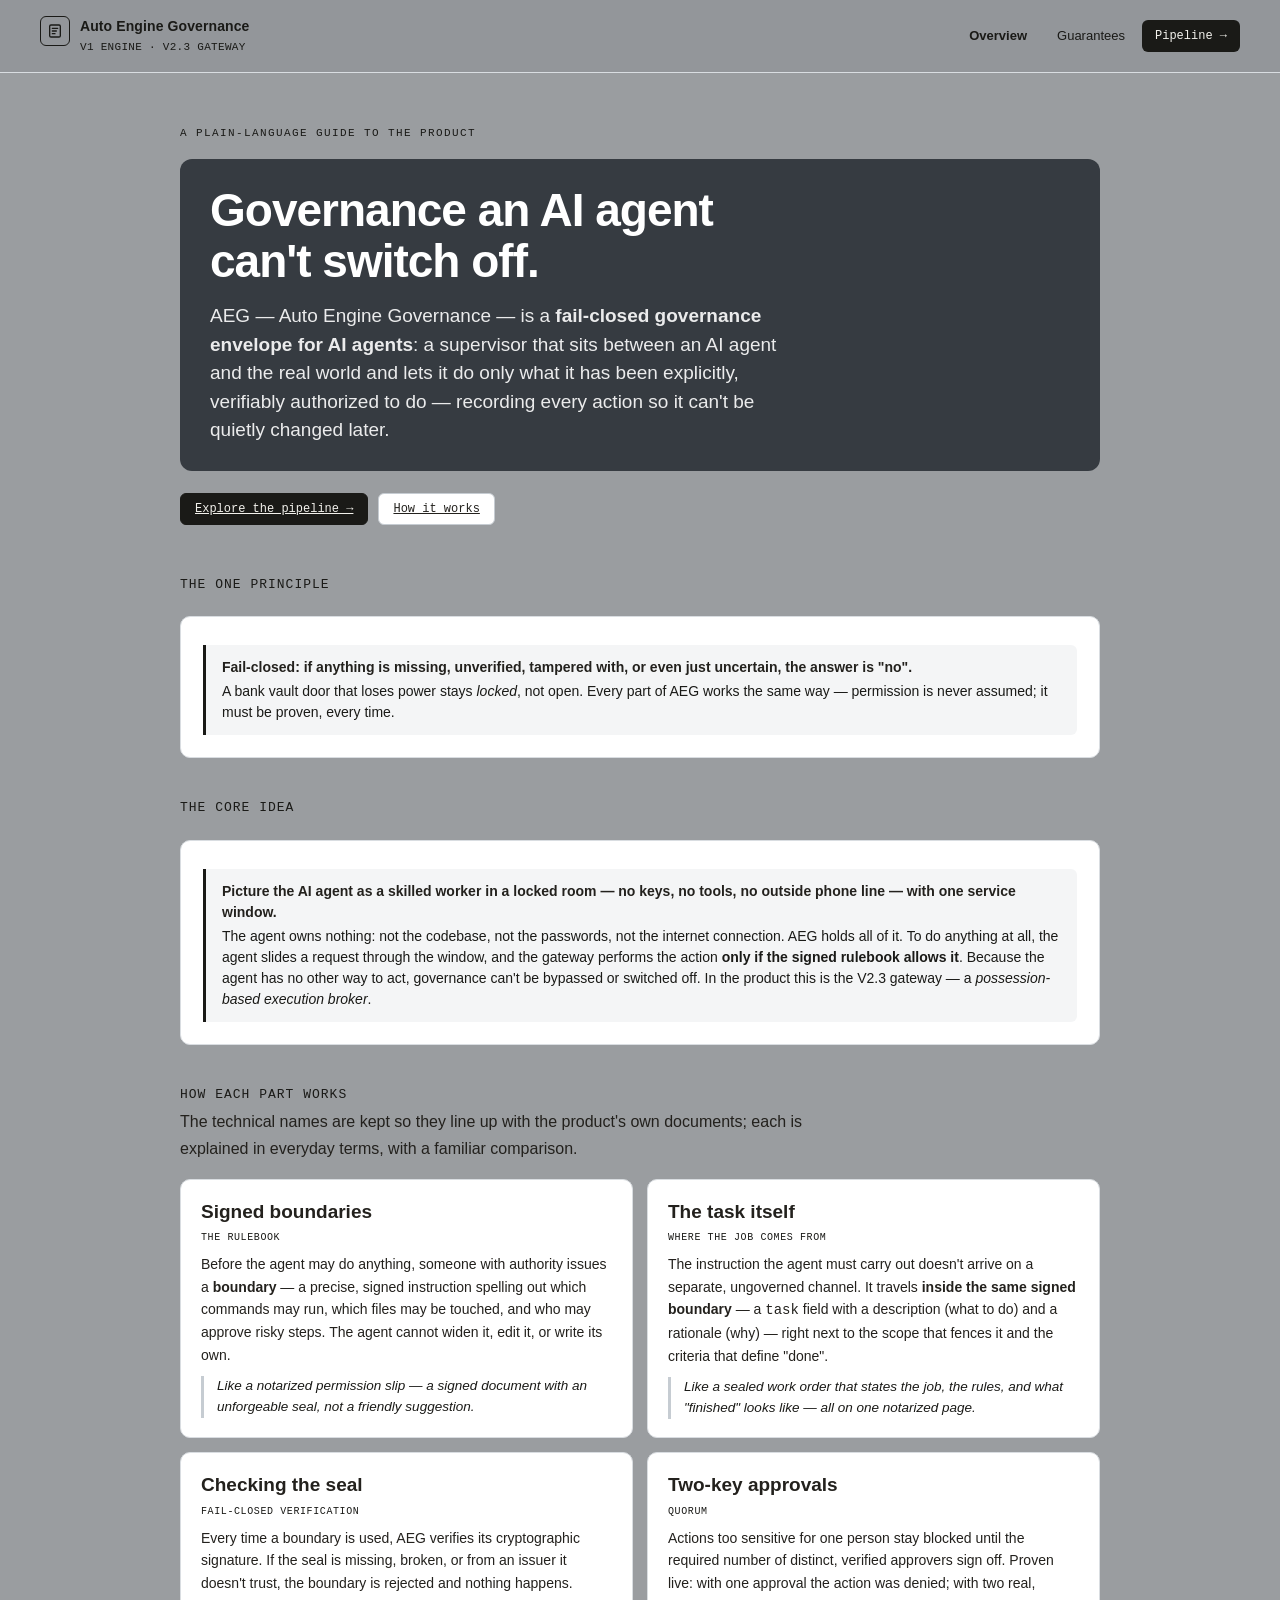
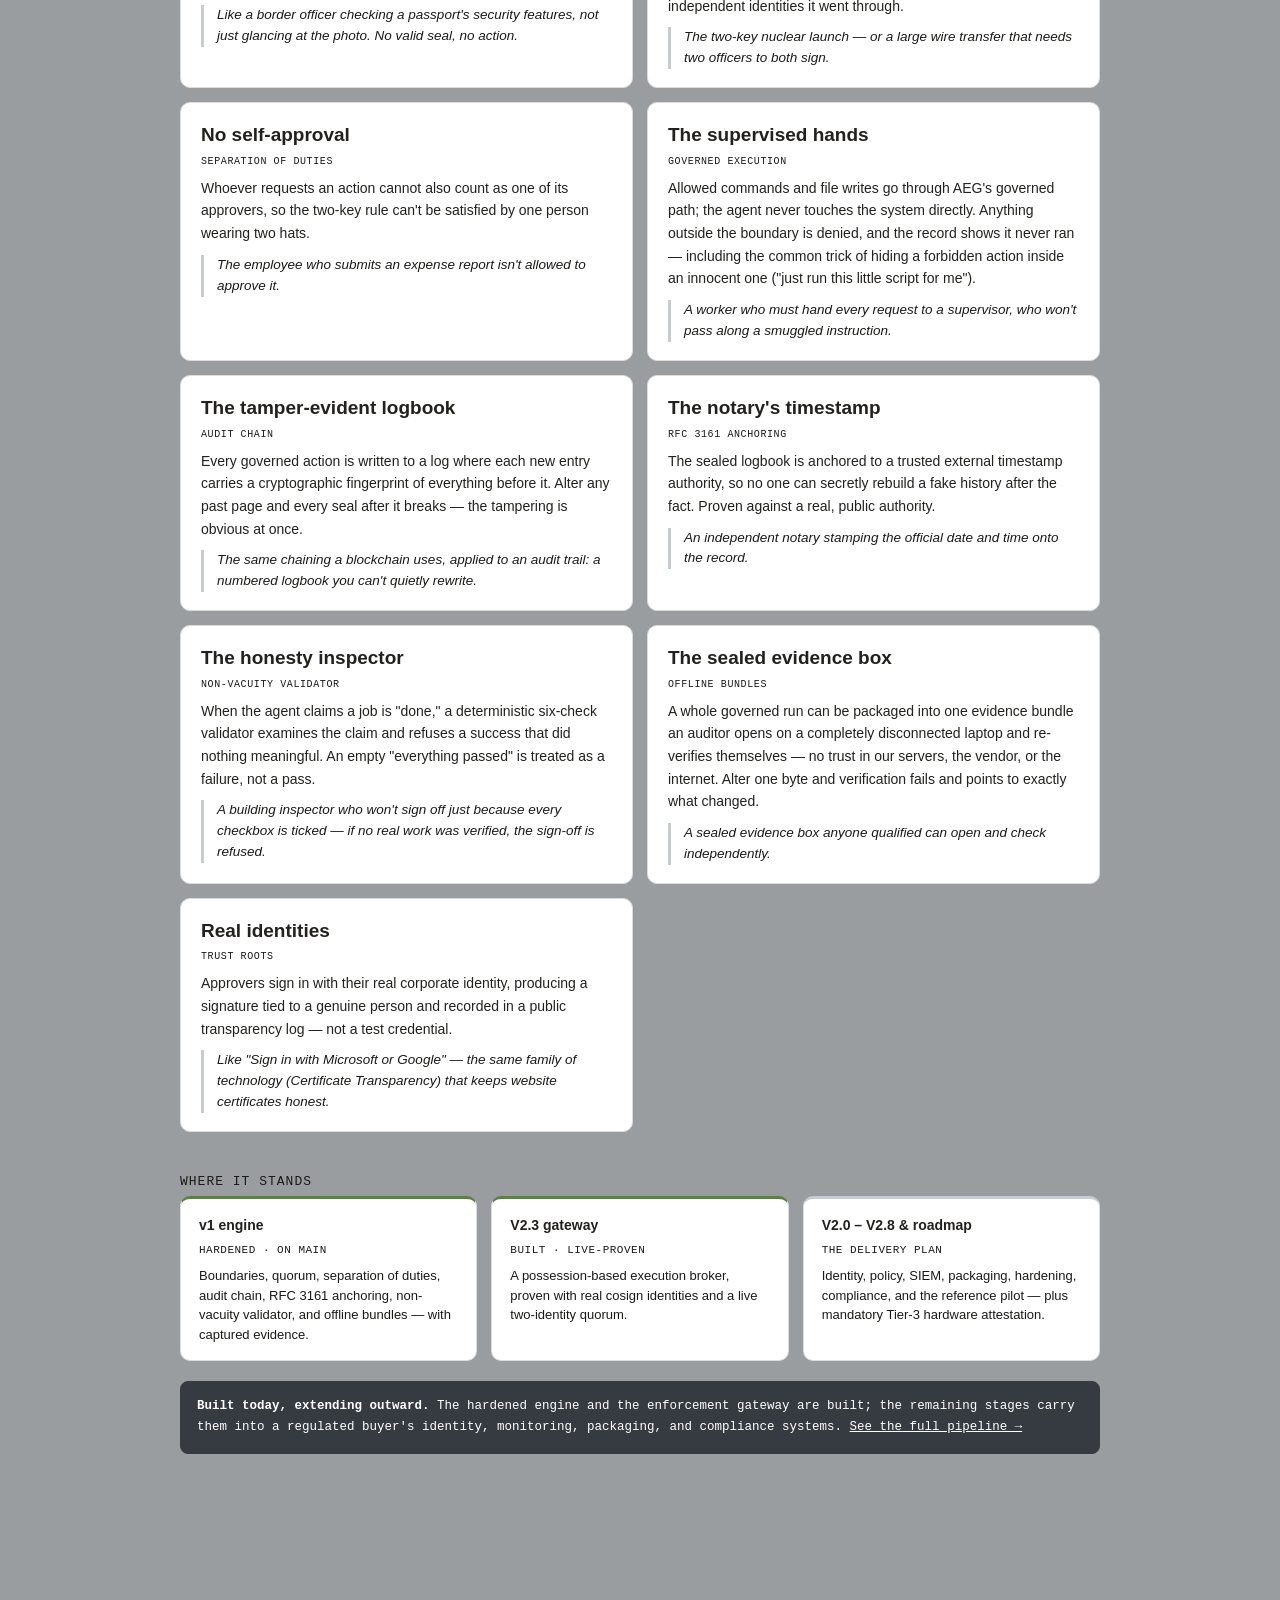
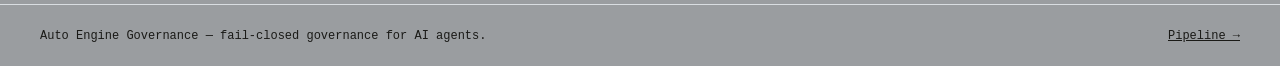
==== commit 542b3631: "style: explainer tag below heading, tagline orphan fix, CSS cache-bust - Explainer heading tag (e.g." ====
--- a/index.html
+++ b/index.html
@@ -4,7 +4,7 @@
   <meta charset="utf-8" />
   <meta name="viewport" content="width=device-width, initial-scale=1" />
   <title>Auto Engine Governance</title>
-  <link rel="stylesheet" href="styles.css" />
+  <link rel="stylesheet" href="styles.css?v=2" />
 </head>
 <body>
   <!-- top bar -->
@@ -37,7 +37,7 @@
       <div class="eyebrow plain">A plain-language guide to the product</div>
       <div class="hero-box">
         <h1>Governance an AI agent<br>can't switch off.</h1>
-        <p class="tagline">AEG — Auto Engine Governance — is a <b>fail-closed governance envelope for AI agents</b>: a supervisor that sits between an AI agent and the real world and lets it do only what it has been explicitly, verifiably authorized to do — recording every action so it can't be quietly changed later.</p>
+        <p class="tagline">AEG — Auto Engine Governance — is a <b>fail-closed governance envelope for AI agents</b>: a supervisor that sits between an AI agent and the real world and lets it do only what it has been explicitly, verifiably authorized to do — recording every action so it can't be quietly changed&nbsp;later.</p>
       </div>
       <div class="cta">
         <a class="btn dark" href="pipeline.html">Explore the pipeline &rarr;</a>
--- a/styles.css
+++ b/styles.css
@@ -17,8 +17,8 @@
 
   /* text */
   --text: #23211d;
-  --muted: #6c6f73;
-  --faint: #555a60;
+  --muted: #1a1a17;
+  --faint: #1a1a17;
 
   /* lines */
   --border: #d9dde1;
@@ -71,7 +71,7 @@
 .rail {
   width: var(--rail-w);
   flex: 0 0 var(--rail-w);
-  background: var(--bg-sidebar);
+  background: var(--surface);
   border-right: 1px solid var(--border);
   padding: 22px 18px;
   position: sticky;
@@ -349,7 +349,7 @@
 /* ---------------- landing page ---------------- */
 .hero { padding: 8px 0 10px; }
 .hero h1 { font-size: 46px; font-weight: 700; letter-spacing: -1px; color: var(--ink); line-height: 1.1; max-width: none; }
-.hero .tagline { font-size: 19px; color: var(--muted); margin-top: 16px; max-width: 60ch; }
+.hero .tagline { font-size: 19px; color: var(--muted); margin-top: 16px; max-width: 60ch; text-wrap: pretty; }
 .hero .cta { margin-top: 22px; display: flex; gap: 10px; }
 .hero-box { background: var(--darkbox); color: #fff; padding: 26px 30px; border-radius: 12px; margin: 10px 0 6px; }
 .hero-box h1 { color: #fff; }
@@ -398,7 +398,7 @@
 .explain { display: grid; grid-template-columns: 1fr 1fr; gap: 14px; }
 @media (max-width: 820px) { .explain { grid-template-columns: 1fr; } }
 .explain-item { background: var(--surface); border: 1px solid var(--border); border-radius: 10px; padding: 18px 20px; }
-.explain-item h3 { font-size: 15.5px; display: flex; align-items: baseline; gap: 8px; flex-wrap: wrap; }
-.explain-item h3 .ex-tag { font-family: var(--mono); font-size: 10px; font-weight: 400; color: var(--muted); text-transform: uppercase; letter-spacing: 0.6px; }
+.explain-item h3 { font-size: 19px; }
+.explain-item h3 .ex-tag { display: block; margin-top: 4px; font-family: var(--mono); font-size: 10px; font-weight: 400; color: var(--muted); text-transform: uppercase; letter-spacing: 0.6px; }
 .explain-item p { color: var(--text); margin-top: 8px; font-size: 14px; line-height: 1.62; }
 .explain-item .analogy { display: block; margin-top: 10px; padding-left: 13px; border-left: 3px solid var(--border-strong); color: var(--muted); font-style: italic; font-size: 13.5px; line-height: 1.55; }
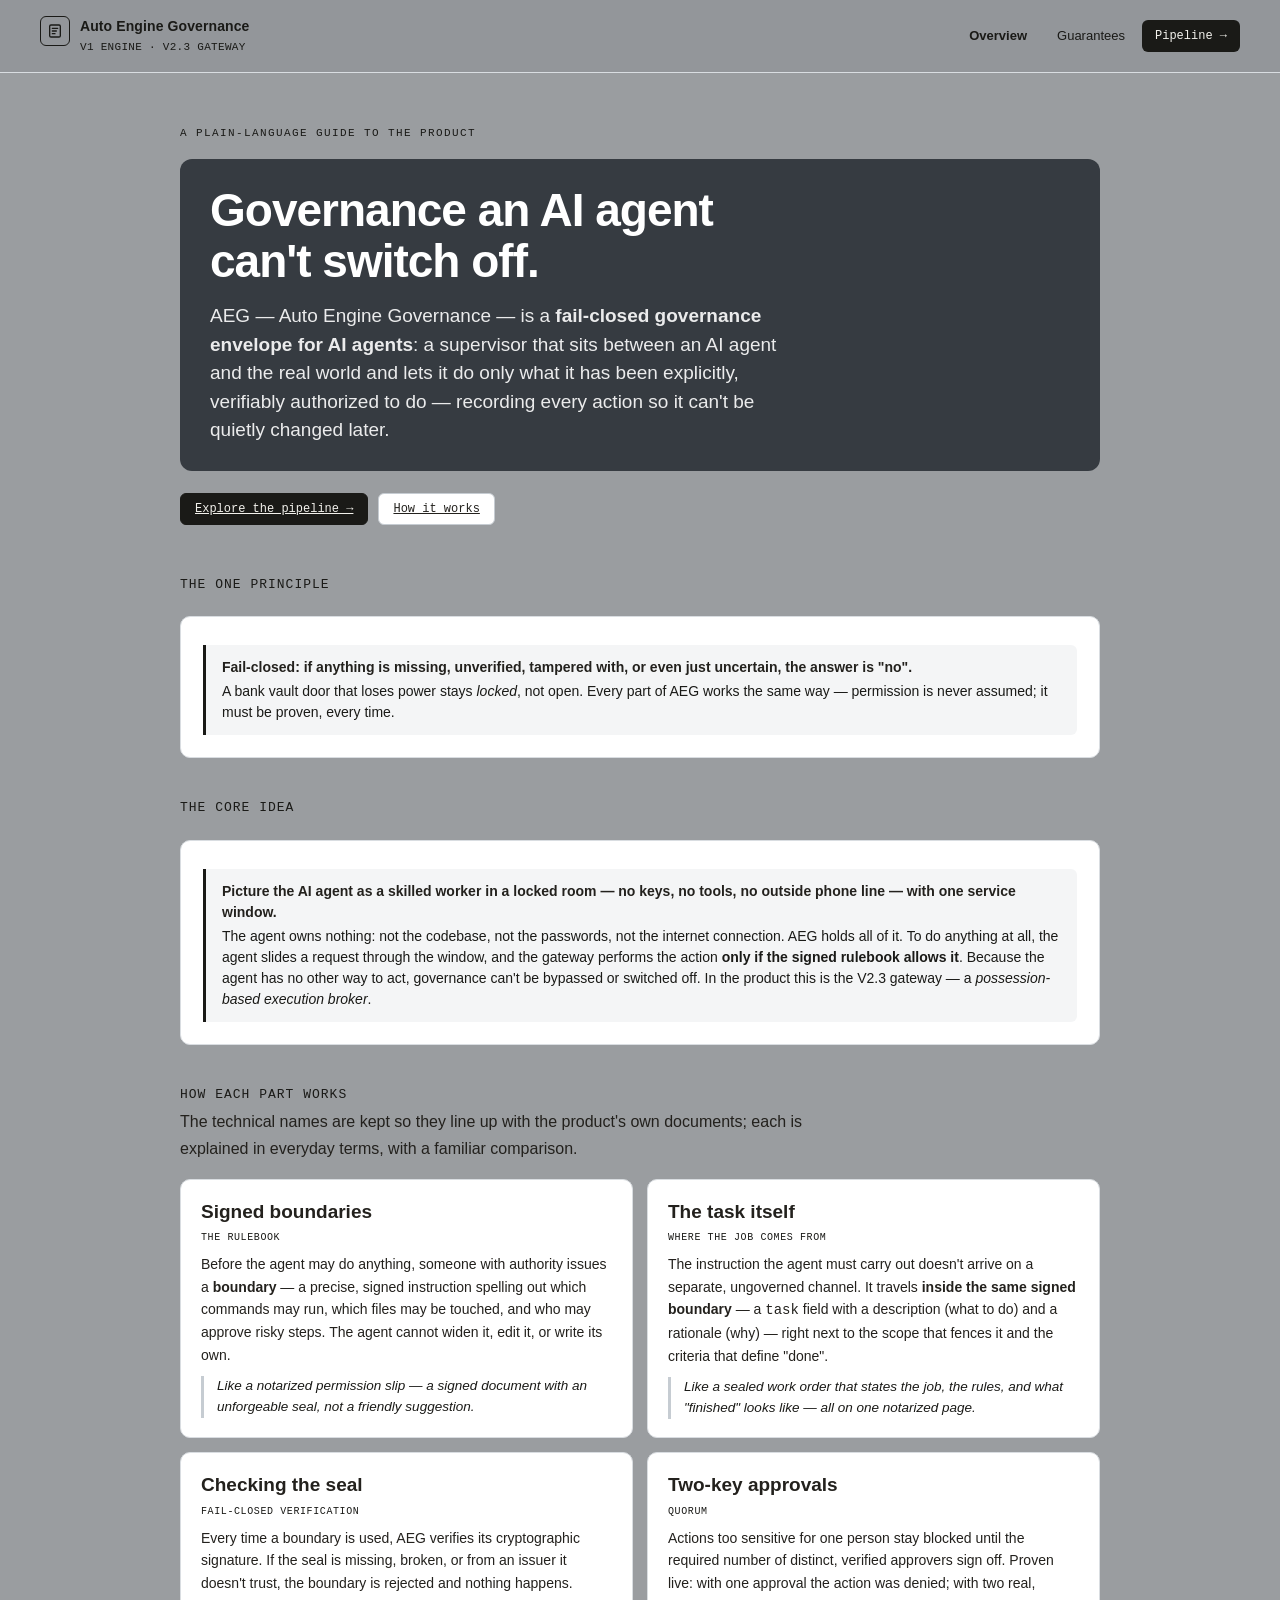
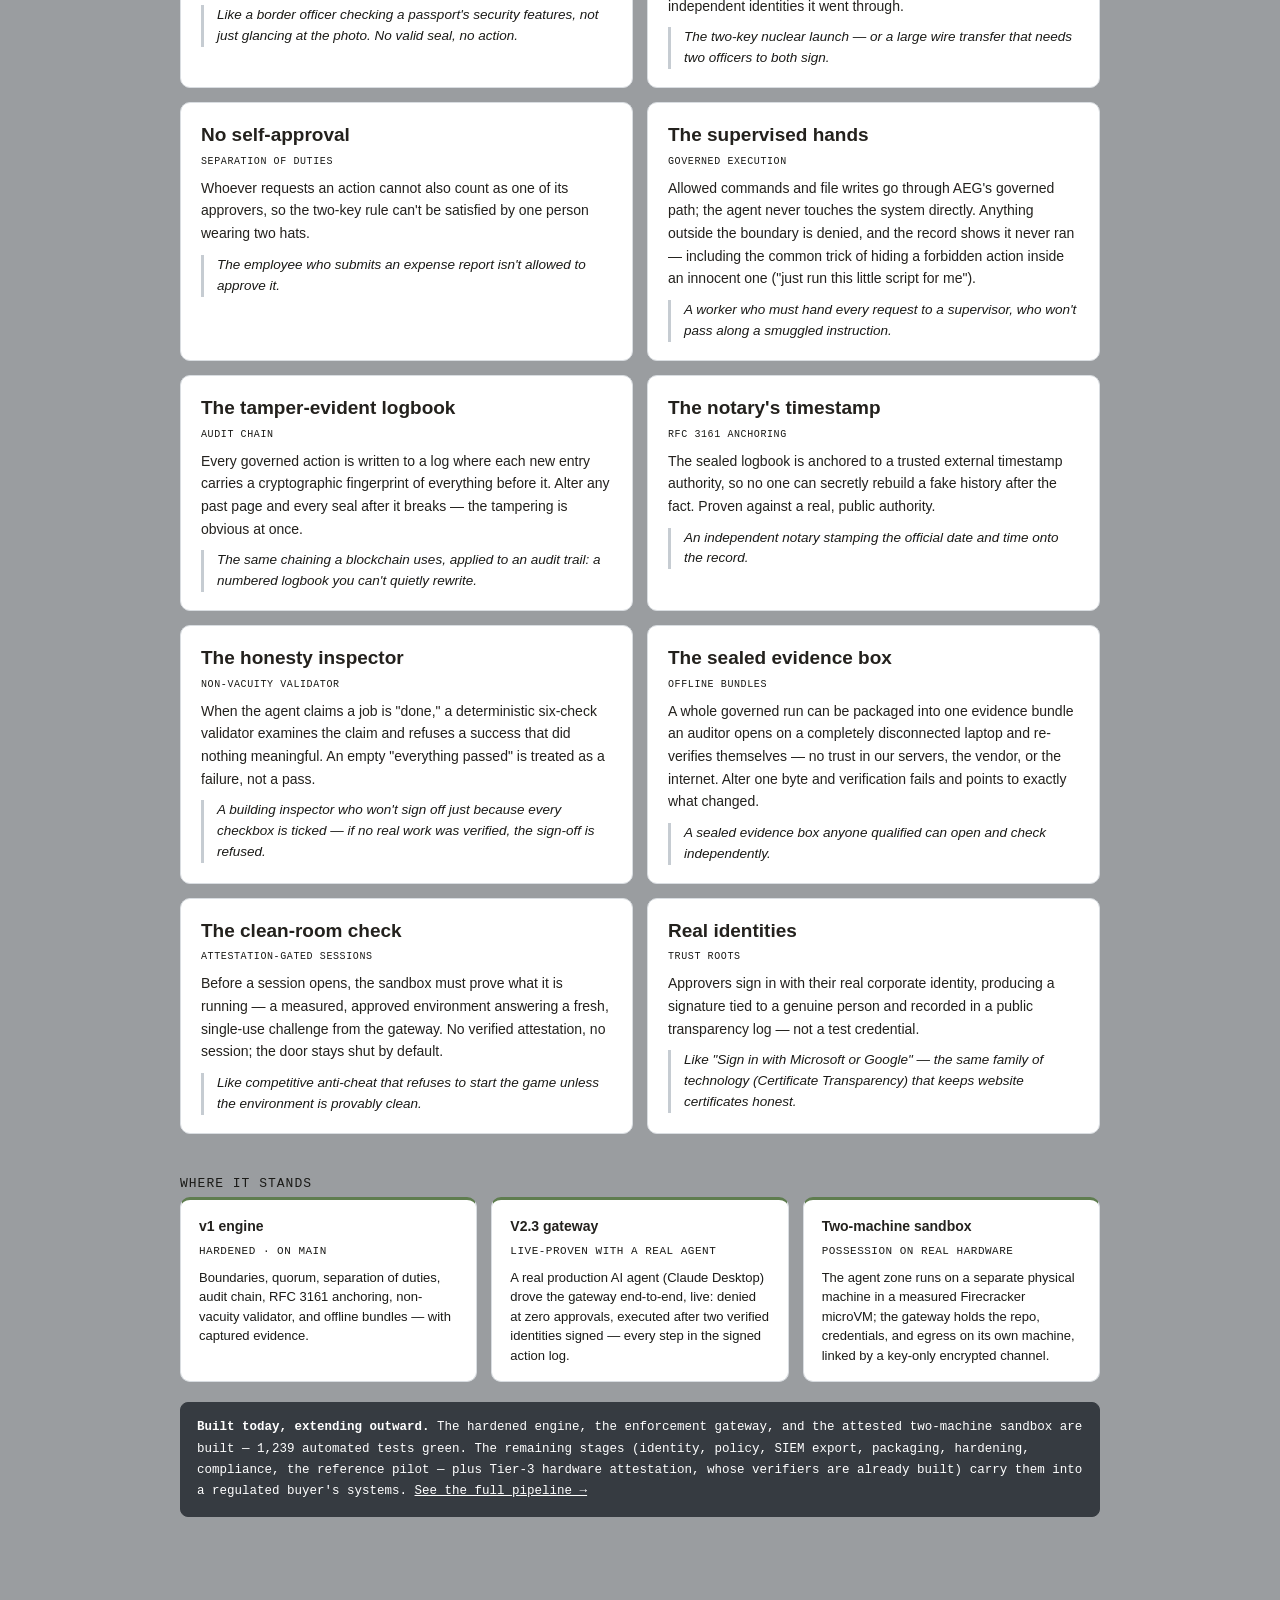
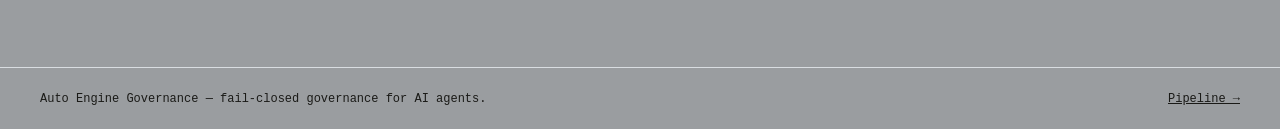
==== commit 2cdeaf27: "content: update to current project state — CD-LIVE, two tracks, attested sandbox - Landing: gateway " ====
--- a/index.html
+++ b/index.html
@@ -4,7 +4,7 @@
   <meta charset="utf-8" />
   <meta name="viewport" content="width=device-width, initial-scale=1" />
   <title>Auto Engine Governance</title>
-  <link rel="stylesheet" href="styles.css?v=2" />
+  <link rel="stylesheet" href="styles.css?v=3" />
 </head>
 <body>
   <!-- top bar -->
@@ -129,6 +129,12 @@
       </div>
 
       <div class="explain-item">
+        <h3>The clean-room check <span class="ex-tag">attestation-gated sessions</span></h3>
+        <p>Before a session opens, the sandbox must prove what it is running — a measured, approved environment answering a fresh, single-use challenge from the gateway. No verified attestation, no session; the door stays shut by default.</p>
+        <span class="analogy">Like competitive anti-cheat that refuses to start the game unless the environment is provably clean.</span>
+      </div>
+
+      <div class="explain-item">
         <h3>Real identities <span class="ex-tag">trust roots</span></h3>
         <p>Approvers sign in with their real corporate identity, producing a signature tied to a genuine person and recorded in a public transparency log — not a test credential.</p>
         <span class="analogy">Like "Sign in with Microsoft or Google" — the same family of technology (Certificate Transparency) that keeps website certificates honest.</span>
@@ -140,11 +146,11 @@
     <div class="block-title">Where it stands</div>
     <div class="status-strip">
       <div class="status-card ok"><div class="st-h">v1 engine</div><div class="st-s">hardened · on main</div><div class="st-p">Boundaries, quorum, separation of duties, audit chain, RFC 3161 anchoring, non-vacuity validator, and offline bundles — with captured evidence.</div></div>
-      <div class="status-card ok"><div class="st-h">V2.3 gateway</div><div class="st-s">built · live-proven</div><div class="st-p">A possession-based execution broker, proven with real cosign identities and a live two-identity quorum.</div></div>
-      <div class="status-card"><div class="st-h">V2.0 – V2.8 &amp; roadmap</div><div class="st-s">the delivery plan</div><div class="st-p">Identity, policy, SIEM, packaging, hardening, compliance, and the reference pilot — plus mandatory Tier-3 hardware attestation.</div></div>
+      <div class="status-card ok"><div class="st-h">V2.3 gateway</div><div class="st-s">live-proven with a real agent</div><div class="st-p">A real production AI agent (Claude Desktop) drove the gateway end-to-end, live: denied at zero approvals, executed after two verified identities signed — every step in the signed action log.</div></div>
+      <div class="status-card ok"><div class="st-h">Two-machine sandbox</div><div class="st-s">possession on real hardware</div><div class="st-p">The agent zone runs on a separate physical machine in a measured Firecracker microVM; the gateway holds the repo, credentials, and egress on its own machine, linked by a key-only encrypted channel.</div></div>
     </div>
 
-    <div class="note note-dark" style="margin-top:20px"><b>Built today, extending outward.</b> The hardened engine and the enforcement gateway are built; the remaining stages carry them into a regulated buyer's identity, monitoring, packaging, and compliance systems. <a href="pipeline.html" style="color:#fff">See the full pipeline &rarr;</a></div>
+    <div class="note note-dark" style="margin-top:20px"><b>Built today, extending outward.</b> The hardened engine, the enforcement gateway, and the attested two-machine sandbox are built — 1,239 automated tests green. The remaining stages (identity, policy, SIEM export, packaging, hardening, compliance, the reference pilot — plus Tier-3 hardware attestation, whose verifiers are already built) carry them into a regulated buyer's systems. <a href="pipeline.html" style="color:#fff">See the full pipeline &rarr;</a></div>
 
   </div>
 
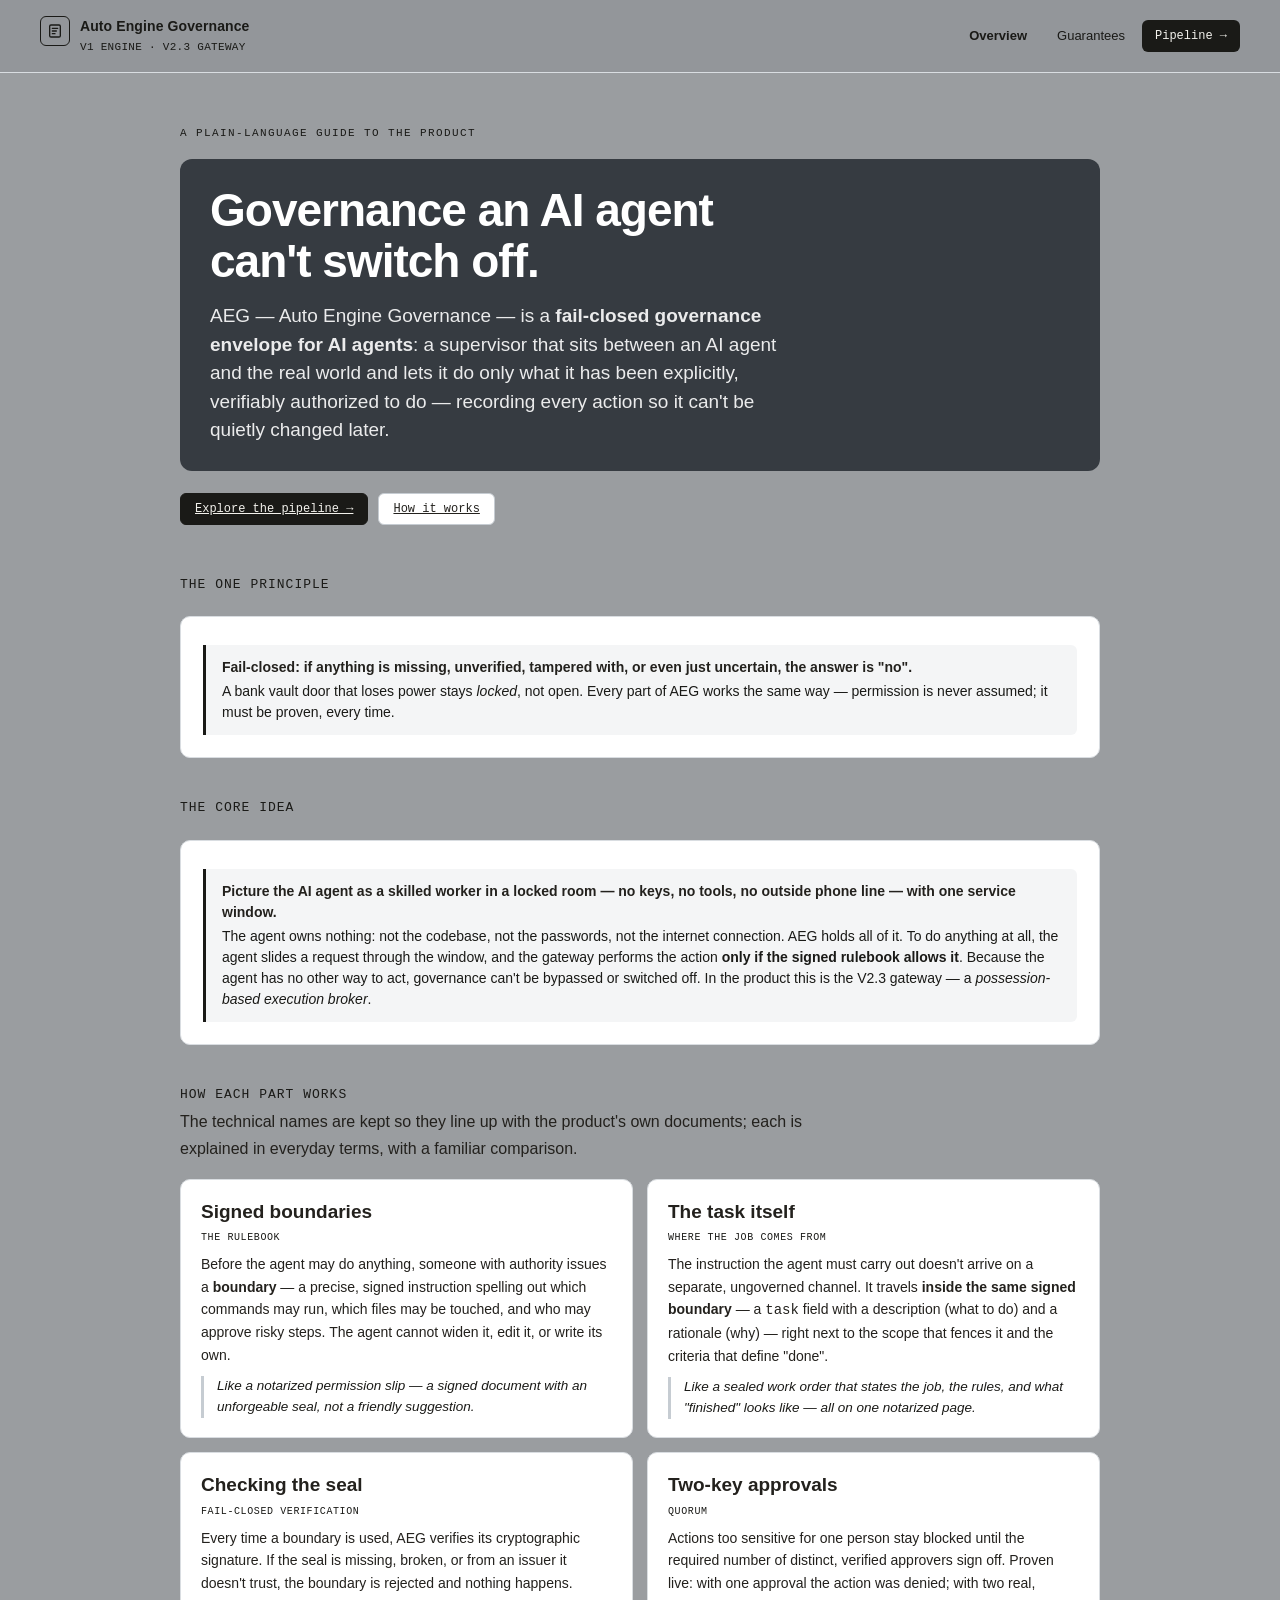
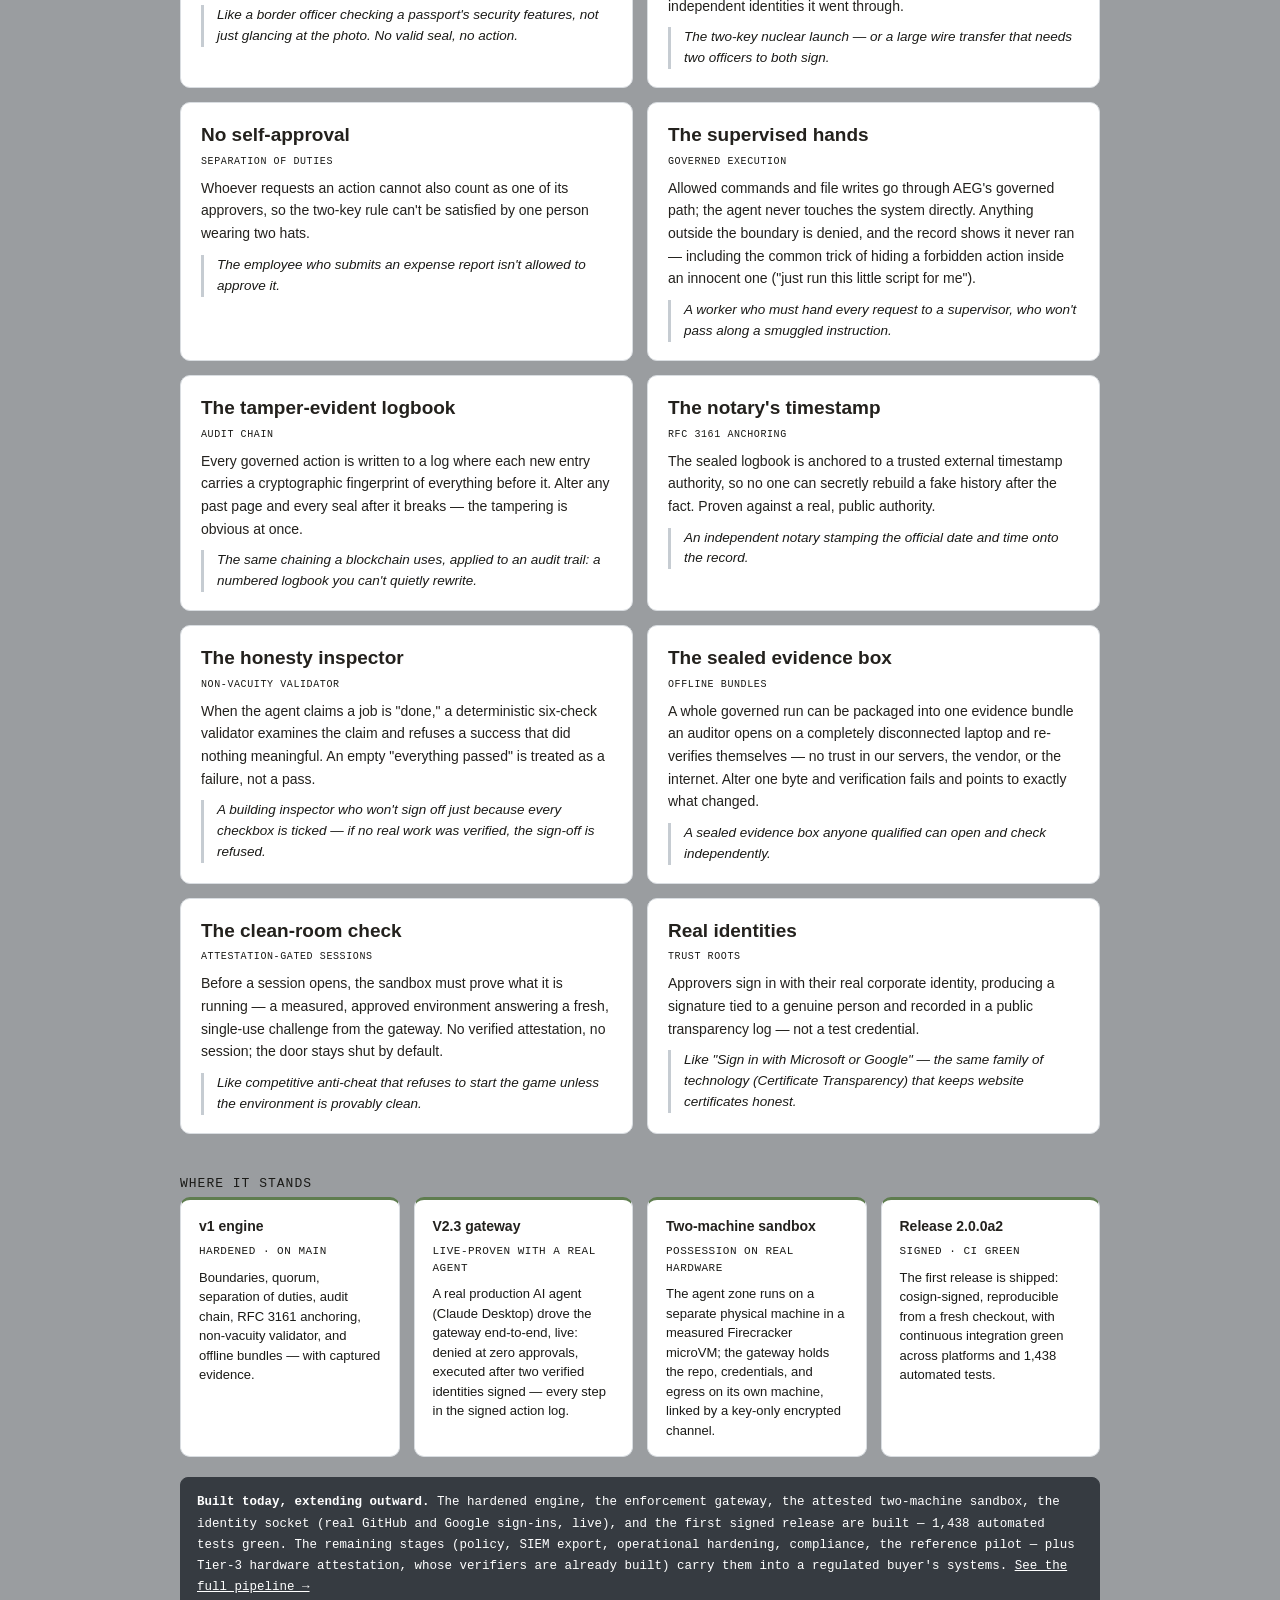
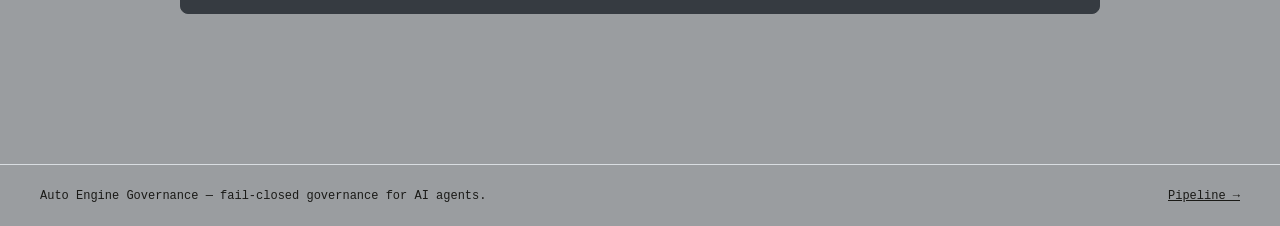
==== commit 9644ed10: "content: update to 2026-07-23 project state — release 2.0.0a2, identity socket, 1438 tests - Landing" ====
--- a/index.html
+++ b/index.html
@@ -4,7 +4,7 @@
   <meta charset="utf-8" />
   <meta name="viewport" content="width=device-width, initial-scale=1" />
   <title>Auto Engine Governance</title>
-  <link rel="stylesheet" href="styles.css?v=3" />
+  <link rel="stylesheet" href="styles.css?v=6" />
 </head>
 <body>
   <!-- top bar -->
@@ -148,9 +148,10 @@
       <div class="status-card ok"><div class="st-h">v1 engine</div><div class="st-s">hardened · on main</div><div class="st-p">Boundaries, quorum, separation of duties, audit chain, RFC 3161 anchoring, non-vacuity validator, and offline bundles — with captured evidence.</div></div>
       <div class="status-card ok"><div class="st-h">V2.3 gateway</div><div class="st-s">live-proven with a real agent</div><div class="st-p">A real production AI agent (Claude Desktop) drove the gateway end-to-end, live: denied at zero approvals, executed after two verified identities signed — every step in the signed action log.</div></div>
       <div class="status-card ok"><div class="st-h">Two-machine sandbox</div><div class="st-s">possession on real hardware</div><div class="st-p">The agent zone runs on a separate physical machine in a measured Firecracker microVM; the gateway holds the repo, credentials, and egress on its own machine, linked by a key-only encrypted channel.</div></div>
+      <div class="status-card ok"><div class="st-h">Release 2.0.0a2</div><div class="st-s">signed · CI green</div><div class="st-p">The first release is shipped: cosign-signed, reproducible from a fresh checkout, with continuous integration green across platforms and 1,438 automated tests.</div></div>
     </div>
 
-    <div class="note note-dark" style="margin-top:20px"><b>Built today, extending outward.</b> The hardened engine, the enforcement gateway, and the attested two-machine sandbox are built — 1,239 automated tests green. The remaining stages (identity, policy, SIEM export, packaging, hardening, compliance, the reference pilot — plus Tier-3 hardware attestation, whose verifiers are already built) carry them into a regulated buyer's systems. <a href="pipeline.html" style="color:#fff">See the full pipeline &rarr;</a></div>
+    <div class="note note-dark" style="margin-top:20px"><b>Built today, extending outward.</b> The hardened engine, the enforcement gateway, the attested two-machine sandbox, the identity socket (real GitHub and Google sign-ins, live), and the first signed release are built — 1,438 automated tests green. The remaining stages (policy, SIEM export, operational hardening, compliance, the reference pilot — plus Tier-3 hardware attestation, whose verifiers are already built) carry them into a regulated buyer's systems. <a href="pipeline.html" style="color:#fff">See the full pipeline &rarr;</a></div>
 
   </div>
 
--- a/styles.css
+++ b/styles.css
@@ -151,11 +151,11 @@
 
 /* footer note box */
 .note {
-  margin-top: 26px; background: var(--surface-2); border: 1px solid var(--border);
+  margin-top: 26px; background: var(--darkbox); border: 1px solid var(--darkbox);
   border-radius: 8px; padding: 14px 16px;
-  font-family: var(--mono); font-size: 12.5px; line-height: 1.7; color: var(--muted);
-}
-.note b { color: var(--text); }
+  font-family: var(--mono); font-size: 12.5px; line-height: 1.7; color: #fff;
+}
+.note b, .note code, .note a { color: #fff; }
 
 /* callout with accent left border */
 .callout {
@@ -384,7 +384,8 @@
 .step-card .sn { font-family: var(--mono); font-size: 12px; color: var(--faint); }
 .step-card .sh { font-weight: 700; margin-top: 6px; }
 .step-card .sp { color: var(--muted); font-size: 13px; margin-top: 4px; }
-.status-strip { display: grid; grid-template-columns: repeat(3, 1fr); gap: 14px; }
+.status-strip { display: grid; grid-template-columns: repeat(4, 1fr); gap: 14px; }
+@media (max-width: 1000px) { .status-strip { grid-template-columns: repeat(2, 1fr); } }
 @media (max-width: 700px) { .status-strip { grid-template-columns: 1fr; } }
 .status-card { border: 1px solid var(--border); border-radius: 10px; padding: 16px 18px; background: var(--surface); border-top: 3px solid var(--border-strong); }
 .status-card.ok { border-top-color: var(--green); }
